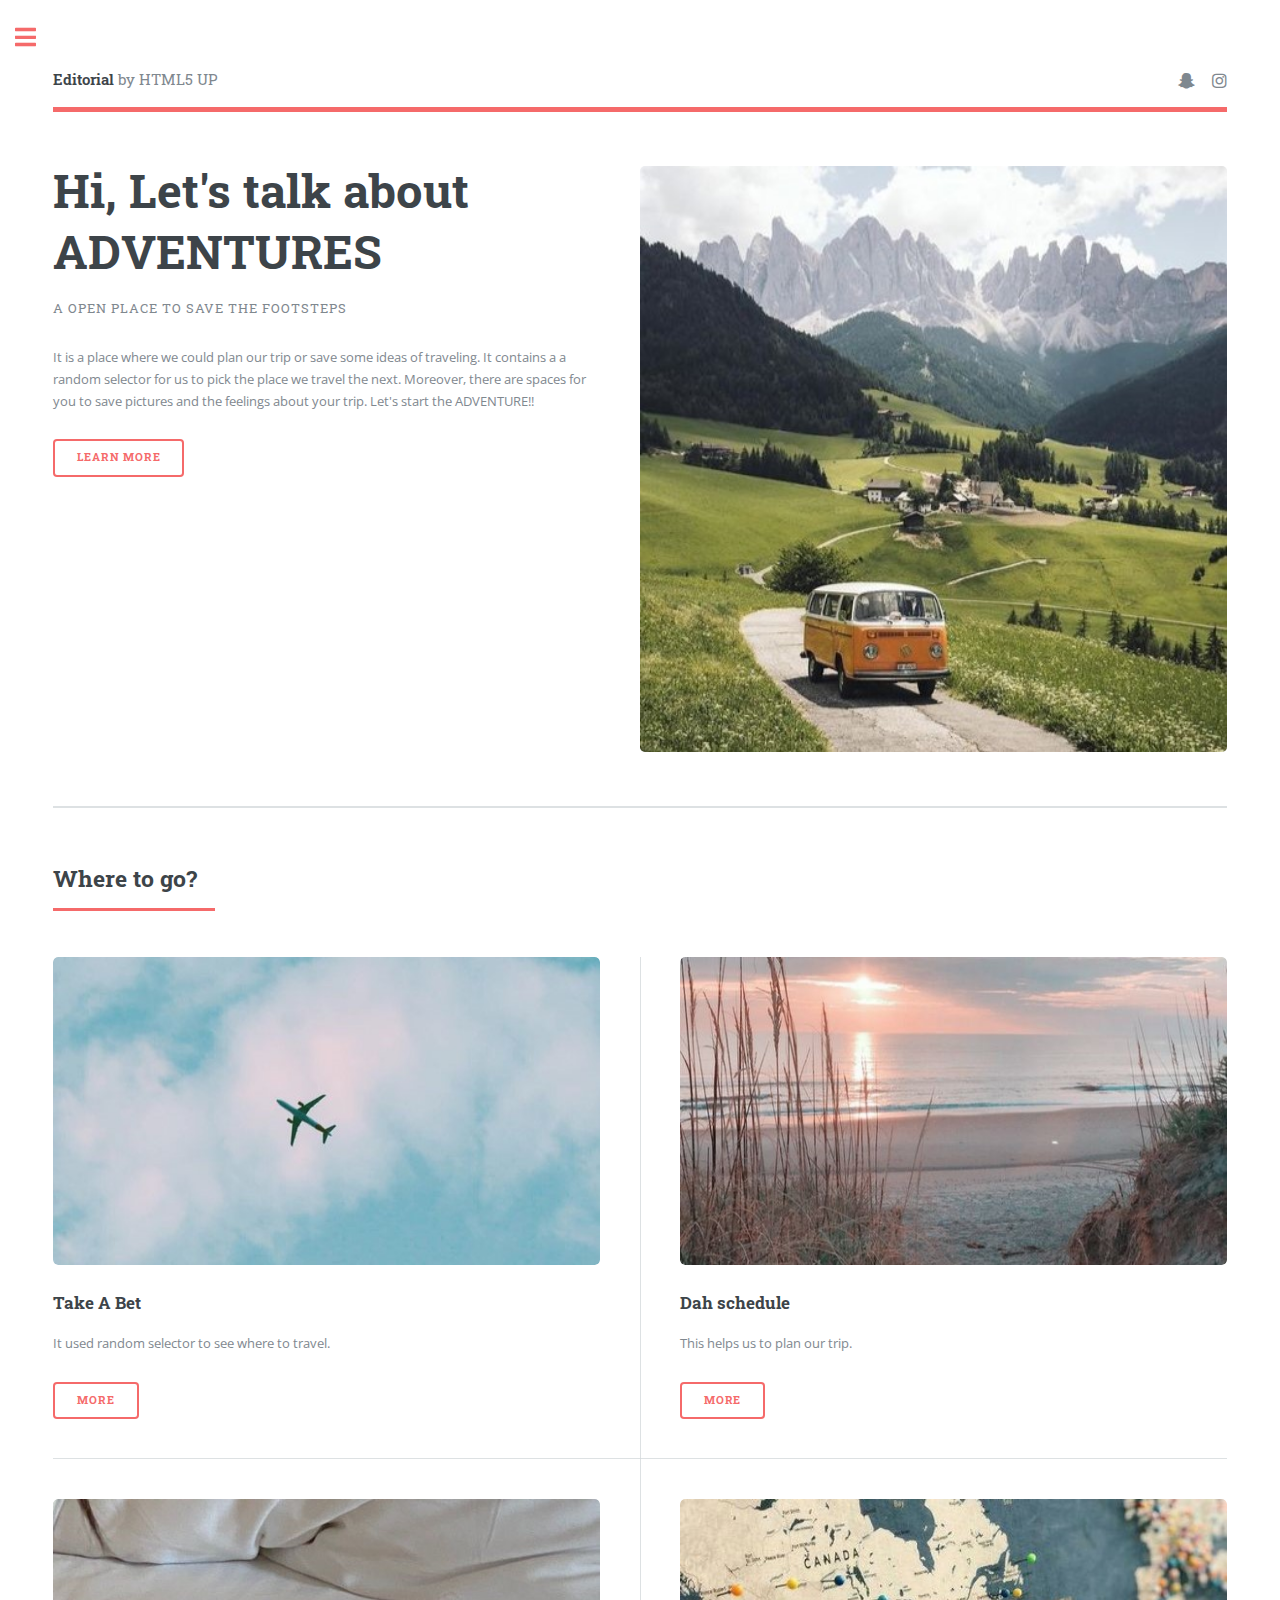
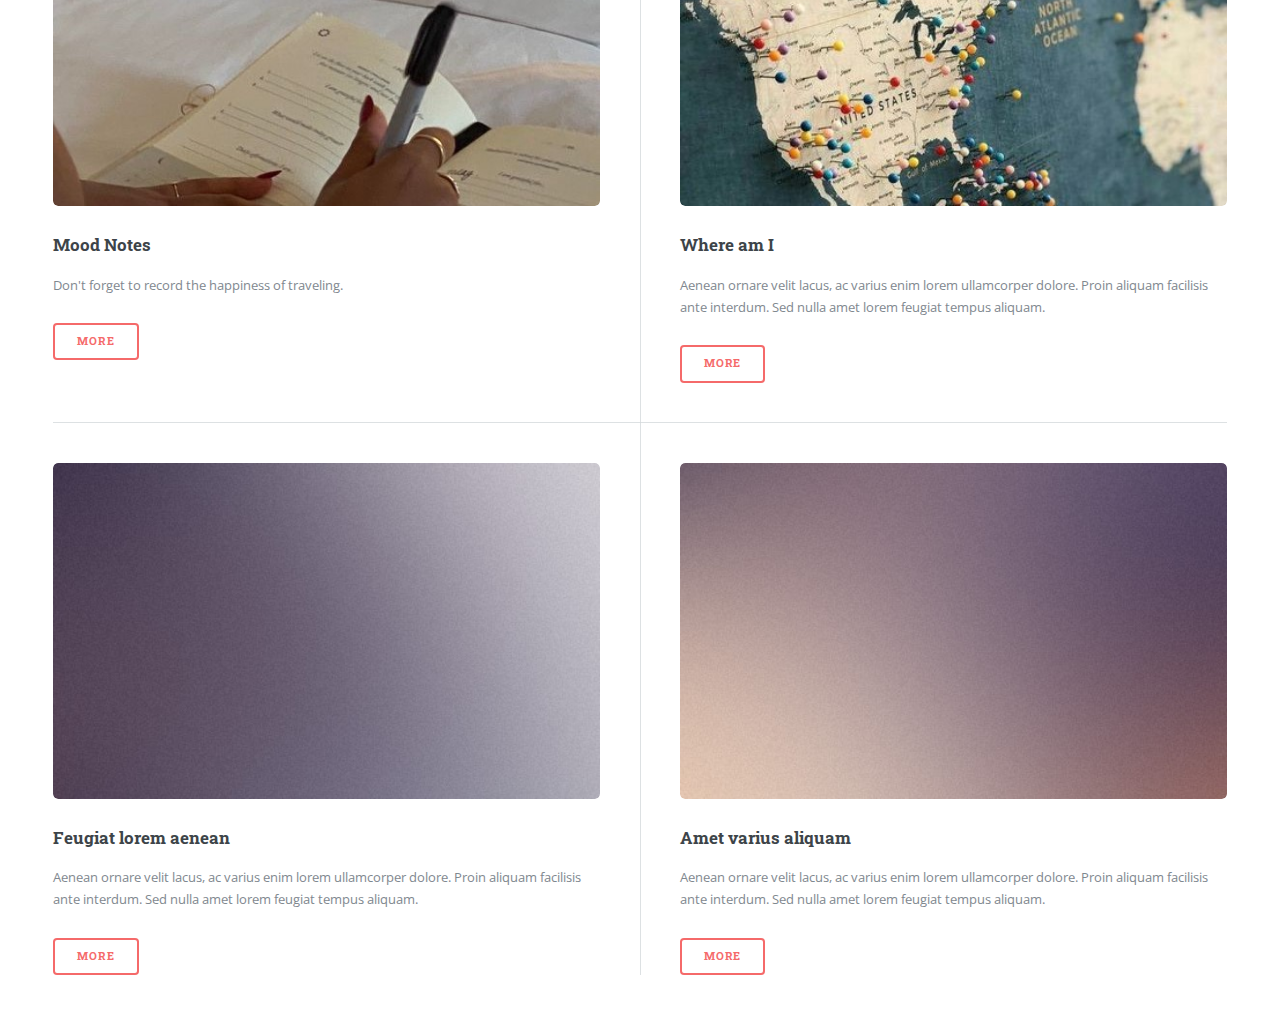
==== index.html @ 773b910f "First version" ====
<!DOCTYPE HTML>
<!--
	Editorial by HTML5 UP
	html5up.net | @ajlkn
	Free for personal and commercial use under the CCA 3.0 license (html5up.net/license)
-->
<html>

<head>
	<title>Editorial by HTML5 UP</title>
	<meta charset="utf-8" />
	<meta name="viewport" content="width=device-width, initial-scale=1, user-scalable=no" />
	<link rel="stylesheet" href="assets/css/main.css" />
</head>

<body class="is-preload">

	<!-- Wrapper -->
	<div id="wrapper">

		<!-- Main -->
		<div id="main">
			<div class="inner">

				<!-- Header -->
				<header id="header">
					<a href="index.html" class="logo"><strong>Editorial</strong> by HTML5 UP</a>
					<ul class="icons">
						<!-- <li><a href="#" class="icon brands fa-twitter"><span class="label">Twitter</span></a></li> -->
						<!-- <li><a href="#" class="icon brands fa-facebook-f"><span class="label">Facebook</span></a></li> -->
						<li><a href="https://web.snapchat.com/" class="icon brands fa-snapchat-ghost"><span
									class="label">Snapchat</span></a></li>
						<li><a href="https://www.instagram.com/" class="icon brands fa-instagram"><span
									class="label">Instagram</span></a></li>
						<!-- <li><a href="#" class="icon brands fa-medium-m"><span class="label">Medium</span></a></li> -->
					</ul>
				</header>

				<!-- Banner -->
				<section id="banner">
					<div class="content">
						<header>
							<h1>Hi, Let's talk about<br />
								ADVENTURES</h1>
							<p>A OPEN PLACE TO SAVE THE FOOTSTEPS</p>
						</header>
						<p>It is a place where we could plan our trip or save some ideas of traveling. It contains a a
							random selector for us to pick the place we travel the next. Moreover, there are spaces for
							you to save pictures and the feelings about your trip. Let's start the ADVENTURE!!</p>
						<ul class="actions">
							<li><a href="#" class="button big">Learn More</a></li>
						</ul>
					</div>
					<span class="image object">
						<img src="images/homepage.jpg" alt="" />
					</span>
				</section>

				<!-- Section -->
				<!-- <section>
									<header class="major">
										<h2>Erat lacinia</h2>
									</header>
									<div class="features">
										<article>
											<span class="icon fa-gem"></span>
											<div class="content">
												<h3>Portitor ullamcorper</h3>
												<p>Aenean ornare velit lacus, ac varius enim lorem ullamcorper dolore. Proin aliquam facilisis ante interdum. Sed nulla amet lorem feugiat tempus aliquam.</p>
											</div>
										</article>
										<article>
											<span class="icon solid fa-paper-plane"></span>
											<div class="content">
												<h3>Sapien veroeros</h3>
												<p>Aenean ornare velit lacus, ac varius enim lorem ullamcorper dolore. Proin aliquam facilisis ante interdum. Sed nulla amet lorem feugiat tempus aliquam.</p>
											</div>
										</article>
										<article>
											<span class="icon solid fa-rocket"></span>
											<div class="content">
												<h3>Quam lorem ipsum</h3>
												<p>Aenean ornare velit lacus, ac varius enim lorem ullamcorper dolore. Proin aliquam facilisis ante interdum. Sed nulla amet lorem feugiat tempus aliquam.</p>
											</div>
										</article>
										<article>
											<span class="icon solid fa-signal"></span>
											<div class="content">
												<h3>Sed magna finibus</h3>
												<p>Aenean ornare velit lacus, ac varius enim lorem ullamcorper dolore. Proin aliquam facilisis ante interdum. Sed nulla amet lorem feugiat tempus aliquam.</p>
											</div>
										</article>
									</div>
								</section> -->

				<!-- Section -->
				<section>
					<header class="major">
						<h2>Where to go?</h2>
					</header>
					<div class="posts">
						<article>
							<a target="_blank" href="random selector/index.html" class="image fit"><img
									src="images/TakeABet.jpg" alt="" /></a>
							<!-- href="lab1/index.html" class="image fit" -->
							<h3>Take A Bet</h3>
							<p>It used random selector to see where to travel.</p>
							<ul class="actions">
								<li><a target="_blank" href="random selector/index.html" class="button">More</a></li>
							</ul>
						</article>
						<article>
							<a target="_blank" href="schedule/index.html" class="image fit"><img
									src="images/schedule.jpg" alt="" /></a>
							<h3>Dah schedule</h3>
							<p>This helps us to plan our trip.</p>
							<ul class="actions">
								<li><a target="_blank" href="schedule/index.html" class="button">More</a></li>
							</ul>
						</article>
						<article>
							<a target="_blank" href="diary/index.html" class="image fit"><img src="images/journal.jpg"
									alt="" /></a>
							<h3>Mood Notes</h3>
							<p>Don't forget to record the happiness of traveling.</p>
							<ul class="actions">
								<li><a target="_blank" href="diary/index.html" class="button">More</a></li>
							</ul>
						</article>
						<article>
							<a target="_blank" href="weather/index.html" class="image fit"><img src="images/map.jpg"
									alt="" /></a>
							<h3>Where am I</h3>
							<p>Aenean ornare velit lacus, ac varius enim lorem ullamcorper dolore. Proin aliquam
								facilisis ante interdum. Sed nulla amet lorem feugiat tempus aliquam.</p>
							<ul class="actions">
								<li><a target="_blank" href="weather/index.html" class="button">More</a></li>
							</ul>
						</article>
						<article>
							<a href="#" class="image"><img src="images/pic05.jpg" alt="" /></a>
							<h3>Feugiat lorem aenean</h3>
							<p>Aenean ornare velit lacus, ac varius enim lorem ullamcorper dolore. Proin aliquam
								facilisis ante interdum. Sed nulla amet lorem feugiat tempus aliquam.</p>
							<ul class="actions">
								<li><a href="#" class="button">More</a></li>
							</ul>
						</article>
						<article>
							<a href="#" class="image"><img src="images/pic06.jpg" alt="" /></a>
							<h3>Amet varius aliquam</h3>
							<p>Aenean ornare velit lacus, ac varius enim lorem ullamcorper dolore. Proin aliquam
								facilisis ante interdum. Sed nulla amet lorem feugiat tempus aliquam.</p>
							<ul class="actions">
								<li><a href="#" class="button">More</a></li>
							</ul>
						</article>
					</div>
				</section>

			</div>
		</div>

		<!-- Sidebar -->
		<div id="sidebar">
			<div class="inner">

				<!-- Search -->
				<section id="search" class="alt">
					<form method="post" action="#">
						<input type="text" name="query" id="query" placeholder="Search" />
					</form>
				</section>

				<!-- Menu -->
				<nav id="menu">
					<header class="major">
						<h2>Menu</h2>
					</header>
					<ul>
						<li><a href="index.html">Homepage</a></li>
						<li><a href="generic.html">Generic</a></li>
						<li><a href="elements.html">Elements</a></li>
						<li>
							<span class="opener">Submenu</span>
							<ul>
								<li><a href="#">Lorem Dolor</a></li>
								<li><a href="#">Ipsum Adipiscing</a></li>
								<li><a href="#">Tempus Magna</a></li>
								<li><a href="#">Feugiat Veroeros</a></li>
							</ul>
						</li>
						<li><a href="#">Etiam Dolore</a></li>
						<li><a href="#">Adipiscing</a></li>
						<li>
							<span class="opener">Another Submenu</span>
							<ul>
								<li><a href="#">Lorem Dolor</a></li>
								<li><a href="#">Ipsum Adipiscing</a></li>
								<li><a href="#">Tempus Magna</a></li>
								<li><a href="#">Feugiat Veroeros</a></li>
							</ul>
						</li>
						<li><a href="#">Maximus Erat</a></li>
						<li><a href="#">Sapien Mauris</a></li>
						<li><a href="#">Amet Lacinia</a></li>
					</ul>
				</nav>

				<!-- Section -->
				<section>
					<header class="major">
						<h2>Ante interdum</h2>
					</header>
					<div class="mini-posts">
						<article>
							<a href="#" class="image"><img src="images/pic07.jpg" alt="" /></a>
							<p>Aenean ornare velit lacus, ac varius enim lorem ullamcorper dolore aliquam.</p>
						</article>
						<article>
							<a href="#" class="image"><img src="images/pic08.jpg" alt="" /></a>
							<p>Aenean ornare velit lacus, ac varius enim lorem ullamcorper dolore aliquam.</p>
						</article>
						<article>
							<a href="#" class="image"><img src="images/pic09.jpg" alt="" /></a>
							<p>Aenean ornare velit lacus, ac varius enim lorem ullamcorper dolore aliquam.</p>
						</article>
					</div>
					<ul class="actions">
						<li><a href="#" class="button">More</a></li>
					</ul>
				</section>

				<!-- Section -->
				<section>
					<header class="major">
						<h2>Get in touch</h2>
					</header>
					<p>Sed varius enim lorem ullamcorper dolore aliquam aenean ornare velit lacus, ac varius enim lorem
						ullamcorper dolore. Proin sed aliquam facilisis ante interdum. Sed nulla amet lorem feugiat
						tempus aliquam.</p>
					<ul class="contact">
						<li class="icon solid fa-envelope"><a href="#">information@untitled.tld</a></li>
						<li class="icon solid fa-phone">(000) 000-0000</li>
						<li class="icon solid fa-home">1234 Somewhere Road #8254<br />
							Nashville, TN 00000-0000</li>
					</ul>
				</section>

				<!-- Footer -->
				<footer id="footer">
					<p class="copyright">&copy; Untitled. All rights reserved. Demo Images: <a
							href="https://unsplash.com">Unsplash</a>. Design: <a href="https://html5up.net">HTML5
							UP</a>.</p>
				</footer>

			</div>
		</div>

	</div>

	<!-- Scripts -->
	<script src="assets/js/jquery.min.js"></script>
	<script src="assets/js/browser.min.js"></script>
	<script src="assets/js/breakpoints.min.js"></script>
	<script src="assets/js/util.js"></script>
	<script src="assets/js/main.js"></script>

</body>

</html>
---- assets/css/main.css ----
@import url(fontawesome-all.min.css);
@import url("https://fonts.googleapis.com/css?family=Open+Sans:400,600,400italic,600italic|Roboto+Slab:400,700");
/*
	Editorial by HTML5 UP
	html5up.net | @ajlkn
	Free for personal and commercial use under the CCA 3.0 license (html5up.net/license)
*/
html, body, div, span, applet, object,
iframe, h1, h2, h3, h4, h5, h6, p, blockquote,
pre, a, abbr, acronym, address, big, cite,
code, del, dfn, em, img, ins, kbd, q, s, samp,
small, strike, strong, sub, sup, tt, var, b,
u, i, center, dl, dt, dd, ol, ul, li, fieldset,
form, label, legend, table, caption, tbody,
tfoot, thead, tr, th, td, article, aside,
canvas, details, embed, figure, figcaption,
footer, header, hgroup, menu, nav, output, ruby,
section, summary, time, mark, audio, video {
  margin: 0;
  padding: 0;
  border: 0;
  font-size: 100%;
  font: inherit;
  vertical-align: baseline; }

article, aside, details, figcaption, figure,
footer, header, hgroup, menu, nav, section {
  display: block; }

body {
  line-height: 1; }

ol, ul {
  list-style: none; }

blockquote, q {
  quotes: none; }
  blockquote:before, blockquote:after, q:before, q:after {
    content: '';
    content: none; }

table {
  border-collapse: collapse;
  border-spacing: 0; }

body {
  -webkit-text-size-adjust: none; }

mark {
  background-color: transparent;
  color: inherit; }

input::-moz-focus-inner {
  border: 0;
  padding: 0; }

input, select, textarea {
  -moz-appearance: none;
  -webkit-appearance: none;
  -ms-appearance: none;
  appearance: none; }

/* Basic */
@-ms-viewport {
  width: device-width; }

body {
  -ms-overflow-style: scrollbar; }

@media screen and (max-width: 480px) {
  html, body {
    min-width: 320px; } }

html {
  box-sizing: border-box; }

*, *:before, *:after {
  box-sizing: inherit; }

body {
  background: #ffffff; }
  body.is-preload *, body.is-preload *:before, body.is-preload *:after, body.is-resizing *, body.is-resizing *:before, body.is-resizing *:after {
    -moz-animation: none !important;
    -webkit-animation: none !important;
    -ms-animation: none !important;
    animation: none !important;
    -moz-transition: none !important;
    -webkit-transition: none !important;
    -ms-transition: none !important;
    transition: none !important; }

/* Type */
body, input, select, textarea {
  color: #7f888f;
  font-family: "Open Sans", sans-serif;
  font-size: 13pt;
  font-weight: 400;
  line-height: 1.65; }
  @media screen and (max-width: 1680px) {
    body, input, select, textarea {
      font-size: 11pt; } }
  @media screen and (max-width: 1280px) {
    body, input, select, textarea {
      font-size: 10pt; } }
  @media screen and (max-width: 360px) {
    body, input, select, textarea {
      font-size: 9pt; } }

a {
  -moz-transition: color 0.2s ease-in-out, border-bottom-color 0.2s ease-in-out;
  -webkit-transition: color 0.2s ease-in-out, border-bottom-color 0.2s ease-in-out;
  -ms-transition: color 0.2s ease-in-out, border-bottom-color 0.2s ease-in-out;
  transition: color 0.2s ease-in-out, border-bottom-color 0.2s ease-in-out;
  border-bottom: dotted 1px;
  color: #f56a6a;
  text-decoration: none; }
  a:hover {
    border-bottom-color: #f56a6a;
    color: #f56a6a !important; }
    a:hover strong {
      color: inherit; }

strong, b {
  color: #3d4449;
  font-weight: 600; }

em, i {
  font-style: italic; }

p {
  margin: 0 0 2em 0; }

h1, h2, h3, h4, h5, h6 {
  color: #3d4449;
  font-family: "Roboto Slab", serif;
  font-weight: 700;
  line-height: 1.5;
  margin: 0 0 1em 0; }
  h1 a, h2 a, h3 a, h4 a, h5 a, h6 a {
    color: inherit;
    text-decoration: none;
    border-bottom: 0; }

h1 {
  font-size: 4em;
  margin: 0 0 0.5em 0;
  line-height: 1.3; }

h2 {
  font-size: 1.75em; }

h3 {
  font-size: 1.25em; }

h4 {
  font-size: 1.1em; }

h5 {
  font-size: 0.9em; }

h6 {
  font-size: 0.7em; }

@media screen and (max-width: 1680px) {
  h1 {
    font-size: 3.5em; } }

@media screen and (max-width: 980px) {
  h1 {
    font-size: 3.25em; } }

@media screen and (max-width: 736px) {
  h1 {
    font-size: 2em;
    line-height: 1.4; }
  h2 {
    font-size: 1.5em; } }

sub {
  font-size: 0.8em;
  position: relative;
  top: 0.5em; }

sup {
  font-size: 0.8em;
  position: relative;
  top: -0.5em; }

blockquote {
  border-left: solid 3px rgba(210, 215, 217, 0.75);
  font-style: italic;
  margin: 0 0 2em 0;
  padding: 0.5em 0 0.5em 2em; }

code {
  background: rgba(230, 235, 237, 0.25);
  border-radius: 0.375em;
  border: solid 1px rgba(210, 215, 217, 0.75);
  font-family: "Courier New", monospace;
  font-size: 0.9em;
  margin: 0 0.25em;
  padding: 0.25em 0.65em; }

pre {
  -webkit-overflow-scrolling: touch;
  font-family: "Courier New", monospace;
  font-size: 0.9em;
  margin: 0 0 2em 0; }
  pre code {
    display: block;
    line-height: 1.75;
    padding: 1em 1.5em;
    overflow-x: auto; }

hr {
  border: 0;
  border-bottom: solid 1px rgba(210, 215, 217, 0.75);
  margin: 2em 0; }
  hr.major {
    margin: 3em 0; }

.align-left {
  text-align: left; }

.align-center {
  text-align: center; }

.align-right {
  text-align: right; }

/* Row */
.row {
  display: flex;
  flex-wrap: wrap;
  box-sizing: border-box;
  align-items: stretch; }
  .row > * {
    box-sizing: border-box; }
  .row.gtr-uniform > * > :last-child {
    margin-bottom: 0; }
  .row.aln-left {
    justify-content: flex-start; }
  .row.aln-center {
    justify-content: center; }
  .row.aln-right {
    justify-content: flex-end; }
  .row.aln-top {
    align-items: flex-start; }
  .row.aln-middle {
    align-items: center; }
  .row.aln-bottom {
    align-items: flex-end; }
  .row > .imp {
    order: -1; }
  .row > .col-1 {
    width: 8.33333%; }
  .row > .off-1 {
    margin-left: 8.33333%; }
  .row > .col-2 {
    width: 16.66667%; }
  .row > .off-2 {
    margin-left: 16.66667%; }
  .row > .col-3 {
    width: 25%; }
  .row > .off-3 {
    margin-left: 25%; }
  .row > .col-4 {
    width: 33.33333%; }
  .row > .off-4 {
    margin-left: 33.33333%; }
  .row > .col-5 {
    width: 41.66667%; }
  .row > .off-5 {
    margin-left: 41.66667%; }
  .row > .col-6 {
    width: 50%; }
  .row > .off-6 {
    margin-left: 50%; }
  .row > .col-7 {
    width: 58.33333%; }
  .row > .off-7 {
    margin-left: 58.33333%; }
  .row > .col-8 {
    width: 66.66667%; }
  .row > .off-8 {
    margin-left: 66.66667%; }
  .row > .col-9 {
    width: 75%; }
  .row > .off-9 {
    margin-left: 75%; }
  .row > .col-10 {
    width: 83.33333%; }
  .row > .off-10 {
    margin-left: 83.33333%; }
  .row > .col-11 {
    width: 91.66667%; }
  .row > .off-11 {
    margin-left: 91.66667%; }
  .row > .col-12 {
    width: 100%; }
  .row > .off-12 {
    margin-left: 100%; }
  .row.gtr-0 {
    margin-top: 0;
    margin-left: 0em; }
    .row.gtr-0 > * {
      padding: 0 0 0 0em; }
    .row.gtr-0.gtr-uniform {
      margin-top: 0em; }
      .row.gtr-0.gtr-uniform > * {
        padding-top: 0em; }
  .row.gtr-25 {
    margin-top: 0;
    margin-left: -0.375em; }
    .row.gtr-25 > * {
      padding: 0 0 0 0.375em; }
    .row.gtr-25.gtr-uniform {
      margin-top: -0.375em; }
      .row.gtr-25.gtr-uniform > * {
        padding-top: 0.375em; }
  .row.gtr-50 {
    margin-top: 0;
    margin-left: -0.75em; }
    .row.gtr-50 > * {
      padding: 0 0 0 0.75em; }
    .row.gtr-50.gtr-uniform {
      margin-top: -0.75em; }
      .row.gtr-50.gtr-uniform > * {
        padding-top: 0.75em; }
  .row {
    margin-top: 0;
    margin-left: -1.5em; }
    .row > * {
      padding: 0 0 0 1.5em; }
    .row.gtr-uniform {
      margin-top: -1.5em; }
      .row.gtr-uniform > * {
        padding-top: 1.5em; }
  .row.gtr-150 {
    margin-top: 0;
    margin-left: -2.25em; }
    .row.gtr-150 > * {
      padding: 0 0 0 2.25em; }
    .row.gtr-150.gtr-uniform {
      margin-top: -2.25em; }
      .row.gtr-150.gtr-uniform > * {
        padding-top: 2.25em; }
  .row.gtr-200 {
    margin-top: 0;
    margin-left: -3em; }
    .row.gtr-200 > * {
      padding: 0 0 0 3em; }
    .row.gtr-200.gtr-uniform {
      margin-top: -3em; }
      .row.gtr-200.gtr-uniform > * {
        padding-top: 3em; }
  @media screen and (max-width: 1680px) {
    .row {
      display: flex;
      flex-wrap: wrap;
      box-sizing: border-box;
      align-items: stretch; }
      .row > * {
        box-sizing: border-box; }
      .row.gtr-uniform > * > :last-child {
        margin-bottom: 0; }
      .row.aln-left {
        justify-content: flex-start; }
      .row.aln-center {
        justify-content: center; }
      .row.aln-right {
        justify-content: flex-end; }
      .row.aln-top {
        align-items: flex-start; }
      .row.aln-middle {
        align-items: center; }
      .row.aln-bottom {
        align-items: flex-end; }
      .row > .imp-xlarge {
        order: -1; }
      .row > .col-1-xlarge {
        width: 8.33333%; }
      .row > .off-1-xlarge {
        margin-left: 8.33333%; }
      .row > .col-2-xlarge {
        width: 16.66667%; }
      .row > .off-2-xlarge {
        margin-left: 16.66667%; }
      .row > .col-3-xlarge {
        width: 25%; }
      .row > .off-3-xlarge {
        margin-left: 25%; }
      .row > .col-4-xlarge {
        width: 33.33333%; }
      .row > .off-4-xlarge {
        margin-left: 33.33333%; }
      .row > .col-5-xlarge {
        width: 41.66667%; }
      .row > .off-5-xlarge {
        margin-left: 41.66667%; }
      .row > .col-6-xlarge {
        width: 50%; }
      .row > .off-6-xlarge {
        margin-left: 50%; }
      .row > .col-7-xlarge {
        width: 58.33333%; }
      .row > .off-7-xlarge {
        margin-left: 58.33333%; }
      .row > .col-8-xlarge {
        width: 66.66667%; }
      .row > .off-8-xlarge {
        margin-left: 66.66667%; }
      .row > .col-9-xlarge {
        width: 75%; }
      .row > .off-9-xlarge {
        margin-left: 75%; }
      .row > .col-10-xlarge {
        width: 83.33333%; }
      .row > .off-10-xlarge {
        margin-left: 83.33333%; }
      .row > .col-11-xlarge {
        width: 91.66667%; }
      .row > .off-11-xlarge {
        margin-left: 91.66667%; }
      .row > .col-12-xlarge {
        width: 100%; }
      .row > .off-12-xlarge {
        margin-left: 100%; }
      .row.gtr-0 {
        margin-top: 0;
        margin-left: 0em; }
        .row.gtr-0 > * {
          padding: 0 0 0 0em; }
        .row.gtr-0.gtr-uniform {
          margin-top: 0em; }
          .row.gtr-0.gtr-uniform > * {
            padding-top: 0em; }
      .row.gtr-25 {
        margin-top: 0;
        margin-left: -0.375em; }
        .row.gtr-25 > * {
          padding: 0 0 0 0.375em; }
        .row.gtr-25.gtr-uniform {
          margin-top: -0.375em; }
          .row.gtr-25.gtr-uniform > * {
            padding-top: 0.375em; }
      .row.gtr-50 {
        margin-top: 0;
        margin-left: -0.75em; }
        .row.gtr-50 > * {
          padding: 0 0 0 0.75em; }
        .row.gtr-50.gtr-uniform {
          margin-top: -0.75em; }
          .row.gtr-50.gtr-uniform > * {
            padding-top: 0.75em; }
      .row {
        margin-top: 0;
        margin-left: -1.5em; }
        .row > * {
          padding: 0 0 0 1.5em; }
        .row.gtr-uniform {
          margin-top: -1.5em; }
          .row.gtr-uniform > * {
            padding-top: 1.5em; }
      .row.gtr-150 {
        margin-top: 0;
        margin-left: -2.25em; }
        .row.gtr-150 > * {
          padding: 0 0 0 2.25em; }
        .row.gtr-150.gtr-uniform {
          margin-top: -2.25em; }
          .row.gtr-150.gtr-uniform > * {
            padding-top: 2.25em; }
      .row.gtr-200 {
        margin-top: 0;
        margin-left: -3em; }
        .row.gtr-200 > * {
          padding: 0 0 0 3em; }
        .row.gtr-200.gtr-uniform {
          margin-top: -3em; }
          .row.gtr-200.gtr-uniform > * {
            padding-top: 3em; } }
  @media screen and (max-width: 1280px) {
    .row {
      display: flex;
      flex-wrap: wrap;
      box-sizing: border-box;
      align-items: stretch; }
      .row > * {
        box-sizing: border-box; }
      .row.gtr-uniform > * > :last-child {
        margin-bottom: 0; }
      .row.aln-left {
        justify-content: flex-start; }
      .row.aln-center {
        justify-content: center; }
      .row.aln-right {
        justify-content: flex-end; }
      .row.aln-top {
        align-items: flex-start; }
      .row.aln-middle {
        align-items: center; }
      .row.aln-bottom {
        align-items: flex-end; }
      .row > .imp-large {
        order: -1; }
      .row > .col-1-large {
        width: 8.33333%; }
      .row > .off-1-large {
        margin-left: 8.33333%; }
      .row > .col-2-large {
        width: 16.66667%; }
      .row > .off-2-large {
        margin-left: 16.66667%; }
      .row > .col-3-large {
        width: 25%; }
      .row > .off-3-large {
        margin-left: 25%; }
      .row > .col-4-large {
        width: 33.33333%; }
      .row > .off-4-large {
        margin-left: 33.33333%; }
      .row > .col-5-large {
        width: 41.66667%; }
      .row > .off-5-large {
        margin-left: 41.66667%; }
      .row > .col-6-large {
        width: 50%; }
      .row > .off-6-large {
        margin-left: 50%; }
      .row > .col-7-large {
        width: 58.33333%; }
      .row > .off-7-large {
        margin-left: 58.33333%; }
      .row > .col-8-large {
        width: 66.66667%; }
      .row > .off-8-large {
        margin-left: 66.66667%; }
      .row > .col-9-large {
        width: 75%; }
      .row > .off-9-large {
        margin-left: 75%; }
      .row > .col-10-large {
        width: 83.33333%; }
      .row > .off-10-large {
        margin-left: 83.33333%; }
      .row > .col-11-large {
        width: 91.66667%; }
      .row > .off-11-large {
        margin-left: 91.66667%; }
      .row > .col-12-large {
        width: 100%; }
      .row > .off-12-large {
        margin-left: 100%; }
      .row.gtr-0 {
        margin-top: 0;
        margin-left: 0em; }
        .row.gtr-0 > * {
          padding: 0 0 0 0em; }
        .row.gtr-0.gtr-uniform {
          margin-top: 0em; }
          .row.gtr-0.gtr-uniform > * {
            padding-top: 0em; }
      .row.gtr-25 {
        margin-top: 0;
        margin-left: -0.375em; }
        .row.gtr-25 > * {
          padding: 0 0 0 0.375em; }
        .row.gtr-25.gtr-uniform {
          margin-top: -0.375em; }
          .row.gtr-25.gtr-uniform > * {
            padding-top: 0.375em; }
      .row.gtr-50 {
        margin-top: 0;
        margin-left: -0.75em; }
        .row.gtr-50 > * {
          padding: 0 0 0 0.75em; }
        .row.gtr-50.gtr-uniform {
          margin-top: -0.75em; }
          .row.gtr-50.gtr-uniform > * {
            padding-top: 0.75em; }
      .row {
        margin-top: 0;
        margin-left: -1.5em; }
        .row > * {
          padding: 0 0 0 1.5em; }
        .row.gtr-uniform {
          margin-top: -1.5em; }
          .row.gtr-uniform > * {
            padding-top: 1.5em; }
      .row.gtr-150 {
        margin-top: 0;
        margin-left: -2.25em; }
        .row.gtr-150 > * {
          padding: 0 0 0 2.25em; }
        .row.gtr-150.gtr-uniform {
          margin-top: -2.25em; }
          .row.gtr-150.gtr-uniform > * {
            padding-top: 2.25em; }
      .row.gtr-200 {
        margin-top: 0;
        margin-left: -3em; }
        .row.gtr-200 > * {
          padding: 0 0 0 3em; }
        .row.gtr-200.gtr-uniform {
          margin-top: -3em; }
          .row.gtr-200.gtr-uniform > * {
            padding-top: 3em; } }
  @media screen and (max-width: 980px) {
    .row {
      display: flex;
      flex-wrap: wrap;
      box-sizing: border-box;
      align-items: stretch; }
      .row > * {
        box-sizing: border-box; }
      .row.gtr-uniform > * > :last-child {
        margin-bottom: 0; }
      .row.aln-left {
        justify-content: flex-start; }
      .row.aln-center {
        justify-content: center; }
      .row.aln-right {
        justify-content: flex-end; }
      .row.aln-top {
        align-items: flex-start; }
      .row.aln-middle {
        align-items: center; }
      .row.aln-bottom {
        align-items: flex-end; }
      .row > .imp-medium {
        order: -1; }
      .row > .col-1-medium {
        width: 8.33333%; }
      .row > .off-1-medium {
        margin-left: 8.33333%; }
      .row > .col-2-medium {
        width: 16.66667%; }
      .row > .off-2-medium {
        margin-left: 16.66667%; }
      .row > .col-3-medium {
        width: 25%; }
      .row > .off-3-medium {
        margin-left: 25%; }
      .row > .col-4-medium {
        width: 33.33333%; }
      .row > .off-4-medium {
        margin-left: 33.33333%; }
      .row > .col-5-medium {
        width: 41.66667%; }
      .row > .off-5-medium {
        margin-left: 41.66667%; }
      .row > .col-6-medium {
        width: 50%; }
      .row > .off-6-medium {
        margin-left: 50%; }
      .row > .col-7-medium {
        width: 58.33333%; }
      .row > .off-7-medium {
        margin-left: 58.33333%; }
      .row > .col-8-medium {
        width: 66.66667%; }
      .row > .off-8-medium {
        margin-left: 66.66667%; }
      .row > .col-9-medium {
        width: 75%; }
      .row > .off-9-medium {
        margin-left: 75%; }
      .row > .col-10-medium {
        width: 83.33333%; }
      .row > .off-10-medium {
        margin-left: 83.33333%; }
      .row > .col-11-medium {
        width: 91.66667%; }
      .row > .off-11-medium {
        margin-left: 91.66667%; }
      .row > .col-12-medium {
        width: 100%; }
      .row > .off-12-medium {
        margin-left: 100%; }
      .row.gtr-0 {
        margin-top: 0;
        margin-left: 0em; }
        .row.gtr-0 > * {
          padding: 0 0 0 0em; }
        .row.gtr-0.gtr-uniform {
          margin-top: 0em; }
          .row.gtr-0.gtr-uniform > * {
            padding-top: 0em; }
      .row.gtr-25 {
        margin-top: 0;
        margin-left: -0.375em; }
        .row.gtr-25 > * {
          padding: 0 0 0 0.375em; }
        .row.gtr-25.gtr-uniform {
          margin-top: -0.375em; }
          .row.gtr-25.gtr-uniform > * {
            padding-top: 0.375em; }
      .row.gtr-50 {
        margin-top: 0;
        margin-left: -0.75em; }
        .row.gtr-50 > * {
          padding: 0 0 0 0.75em; }
        .row.gtr-50.gtr-uniform {
          margin-top: -0.75em; }
          .row.gtr-50.gtr-uniform > * {
            padding-top: 0.75em; }
      .row {
        margin-top: 0;
        margin-left: -1.5em; }
        .row > * {
          padding: 0 0 0 1.5em; }
        .row.gtr-uniform {
          margin-top: -1.5em; }
          .row.gtr-uniform > * {
            padding-top: 1.5em; }
      .row.gtr-150 {
        margin-top: 0;
        margin-left: -2.25em; }
        .row.gtr-150 > * {
          padding: 0 0 0 2.25em; }
        .row.gtr-150.gtr-uniform {
          margin-top: -2.25em; }
          .row.gtr-150.gtr-uniform > * {
            padding-top: 2.25em; }
      .row.gtr-200 {
        margin-top: 0;
        margin-left: -3em; }
        .row.gtr-200 > * {
          padding: 0 0 0 3em; }
        .row.gtr-200.gtr-uniform {
          margin-top: -3em; }
          .row.gtr-200.gtr-uniform > * {
            padding-top: 3em; } }
  @media screen and (max-width: 736px) {
    .row {
      display: flex;
      flex-wrap: wrap;
      box-sizing: border-box;
      align-items: stretch; }
      .row > * {
        box-sizing: border-box; }
      .row.gtr-uniform > * > :last-child {
        margin-bottom: 0; }
      .row.aln-left {
        justify-content: flex-start; }
      .row.aln-center {
        justify-content: center; }
      .row.aln-right {
        justify-content: flex-end; }
      .row.aln-top {
        align-items: flex-start; }
      .row.aln-middle {
        align-items: center; }
      .row.aln-bottom {
        align-items: flex-end; }
      .row > .imp-small {
        order: -1; }
      .row > .col-1-small {
        width: 8.33333%; }
      .row > .off-1-small {
        margin-left: 8.33333%; }
      .row > .col-2-small {
        width: 16.66667%; }
      .row > .off-2-small {
        margin-left: 16.66667%; }
      .row > .col-3-small {
        width: 25%; }
      .row > .off-3-small {
        margin-left: 25%; }
      .row > .col-4-small {
        width: 33.33333%; }
      .row > .off-4-small {
        margin-left: 33.33333%; }
      .row > .col-5-small {
        width: 41.66667%; }
      .row > .off-5-small {
        margin-left: 41.66667%; }
      .row > .col-6-small {
        width: 50%; }
      .row > .off-6-small {
        margin-left: 50%; }
      .row > .col-7-small {
        width: 58.33333%; }
      .row > .off-7-small {
        margin-left: 58.33333%; }
      .row > .col-8-small {
        width: 66.66667%; }
      .row > .off-8-small {
        margin-left: 66.66667%; }
      .row > .col-9-small {
        width: 75%; }
      .row > .off-9-small {
        margin-left: 75%; }
      .row > .col-10-small {
        width: 83.33333%; }
      .row > .off-10-small {
        margin-left: 83.33333%; }
      .row > .col-11-small {
        width: 91.66667%; }
      .row > .off-11-small {
        margin-left: 91.66667%; }
      .row > .col-12-small {
        width: 100%; }
      .row > .off-12-small {
        margin-left: 100%; }
      .row.gtr-0 {
        margin-top: 0;
        margin-left: 0em; }
        .row.gtr-0 > * {
          padding: 0 0 0 0em; }
        .row.gtr-0.gtr-uniform {
          margin-top: 0em; }
          .row.gtr-0.gtr-uniform > * {
            padding-top: 0em; }
      .row.gtr-25 {
        margin-top: 0;
        margin-left: -0.375em; }
        .row.gtr-25 > * {
          padding: 0 0 0 0.375em; }
        .row.gtr-25.gtr-uniform {
          margin-top: -0.375em; }
          .row.gtr-25.gtr-uniform > * {
            padding-top: 0.375em; }
      .row.gtr-50 {
        margin-top: 0;
        margin-left: -0.75em; }
        .row.gtr-50 > * {
          padding: 0 0 0 0.75em; }
        .row.gtr-50.gtr-uniform {
          margin-top: -0.75em; }
          .row.gtr-50.gtr-uniform > * {
            padding-top: 0.75em; }
      .row {
        margin-top: 0;
        margin-left: -1.5em; }
        .row > * {
          padding: 0 0 0 1.5em; }
        .row.gtr-uniform {
          margin-top: -1.5em; }
          .row.gtr-uniform > * {
            padding-top: 1.5em; }
      .row.gtr-150 {
        margin-top: 0;
        margin-left: -2.25em; }
        .row.gtr-150 > * {
          padding: 0 0 0 2.25em; }
        .row.gtr-150.gtr-uniform {
          margin-top: -2.25em; }
          .row.gtr-150.gtr-uniform > * {
            padding-top: 2.25em; }
      .row.gtr-200 {
        margin-top: 0;
        margin-left: -3em; }
        .row.gtr-200 > * {
          padding: 0 0 0 3em; }
        .row.gtr-200.gtr-uniform {
          margin-top: -3em; }
          .row.gtr-200.gtr-uniform > * {
            padding-top: 3em; } }
  @media screen and (max-width: 480px) {
    .row {
      display: flex;
      flex-wrap: wrap;
      box-sizing: border-box;
      align-items: stretch; }
      .row > * {
        box-sizing: border-box; }
      .row.gtr-uniform > * > :last-child {
        margin-bottom: 0; }
      .row.aln-left {
        justify-content: flex-start; }
      .row.aln-center {
        justify-content: center; }
      .row.aln-right {
        justify-content: flex-end; }
      .row.aln-top {
        align-items: flex-start; }
      .row.aln-middle {
        align-items: center; }
      .row.aln-bottom {
        align-items: flex-end; }
      .row > .imp-xsmall {
        order: -1; }
      .row > .col-1-xsmall {
        width: 8.33333%; }
      .row > .off-1-xsmall {
        margin-left: 8.33333%; }
      .row > .col-2-xsmall {
        width: 16.66667%; }
      .row > .off-2-xsmall {
        margin-left: 16.66667%; }
      .row > .col-3-xsmall {
        width: 25%; }
      .row > .off-3-xsmall {
        margin-left: 25%; }
      .row > .col-4-xsmall {
        width: 33.33333%; }
      .row > .off-4-xsmall {
        margin-left: 33.33333%; }
      .row > .col-5-xsmall {
        width: 41.66667%; }
      .row > .off-5-xsmall {
        margin-left: 41.66667%; }
      .row > .col-6-xsmall {
        width: 50%; }
      .row > .off-6-xsmall {
        margin-left: 50%; }
      .row > .col-7-xsmall {
        width: 58.33333%; }
      .row > .off-7-xsmall {
        margin-left: 58.33333%; }
      .row > .col-8-xsmall {
        width: 66.66667%; }
      .row > .off-8-xsmall {
        margin-left: 66.66667%; }
      .row > .col-9-xsmall {
        width: 75%; }
      .row > .off-9-xsmall {
        margin-left: 75%; }
      .row > .col-10-xsmall {
        width: 83.33333%; }
      .row > .off-10-xsmall {
        margin-left: 83.33333%; }
      .row > .col-11-xsmall {
        width: 91.66667%; }
      .row > .off-11-xsmall {
        margin-left: 91.66667%; }
      .row > .col-12-xsmall {
        width: 100%; }
      .row > .off-12-xsmall {
        margin-left: 100%; }
      .row.gtr-0 {
        margin-top: 0;
        margin-left: 0em; }
        .row.gtr-0 > * {
          padding: 0 0 0 0em; }
        .row.gtr-0.gtr-uniform {
          margin-top: 0em; }
          .row.gtr-0.gtr-uniform > * {
            padding-top: 0em; }
      .row.gtr-25 {
        margin-top: 0;
        margin-left: -0.375em; }
        .row.gtr-25 > * {
          padding: 0 0 0 0.375em; }
        .row.gtr-25.gtr-uniform {
          margin-top: -0.375em; }
          .row.gtr-25.gtr-uniform > * {
            padding-top: 0.375em; }
      .row.gtr-50 {
        margin-top: 0;
        margin-left: -0.75em; }
        .row.gtr-50 > * {
          padding: 0 0 0 0.75em; }
        .row.gtr-50.gtr-uniform {
          margin-top: -0.75em; }
          .row.gtr-50.gtr-uniform > * {
            padding-top: 0.75em; }
      .row {
        margin-top: 0;
        margin-left: -1.5em; }
        .row > * {
          padding: 0 0 0 1.5em; }
        .row.gtr-uniform {
          margin-top: -1.5em; }
          .row.gtr-uniform > * {
            padding-top: 1.5em; }
      .row.gtr-150 {
        margin-top: 0;
        margin-left: -2.25em; }
        .row.gtr-150 > * {
          padding: 0 0 0 2.25em; }
        .row.gtr-150.gtr-uniform {
          margin-top: -2.25em; }
          .row.gtr-150.gtr-uniform > * {
            padding-top: 2.25em; }
      .row.gtr-200 {
        margin-top: 0;
        margin-left: -3em; }
        .row.gtr-200 > * {
          padding: 0 0 0 3em; }
        .row.gtr-200.gtr-uniform {
          margin-top: -3em; }
          .row.gtr-200.gtr-uniform > * {
            padding-top: 3em; } }

/* Section/Article */
section.special, article.special {
  text-align: center; }

header p {
  font-family: "Roboto Slab", serif;
  font-size: 1em;
  font-weight: 400;
  letter-spacing: 0.075em;
  margin-top: -0.5em;
  text-transform: uppercase; }

header.major > :last-child {
  border-bottom: solid 3px #f56a6a;
  display: inline-block;
  margin: 0 0 2em 0;
  padding: 0 0.75em 0.5em 0; }

header.main > :last-child {
  margin: 0 0 1em 0; }

/* Form */
form {
  margin: 0 0 2em 0; }

label {
  color: #3d4449;
  display: block;
  font-size: 0.9em;
  font-weight: 600;
  margin: 0 0 1em 0; }

input[type="text"],
input[type="password"],
input[type="email"],
input[type="tel"],
input[type="search"],
input[type="url"],
select,
textarea {
  -moz-appearance: none;
  -webkit-appearance: none;
  -ms-appearance: none;
  appearance: none;
  background: #ffffff;
  border-radius: 0.375em;
  border: none;
  border: solid 1px rgba(210, 215, 217, 0.75);
  color: inherit;
  display: block;
  outline: 0;
  padding: 0 1em;
  text-decoration: none;
  width: 100%; }
  input[type="text"]:invalid,
  input[type="password"]:invalid,
  input[type="email"]:invalid,
  input[type="tel"]:invalid,
  input[type="search"]:invalid,
  input[type="url"]:invalid,
  select:invalid,
  textarea:invalid {
    box-shadow: none; }
  input[type="text"]:focus,
  input[type="password"]:focus,
  input[type="email"]:focus,
  input[type="tel"]:focus,
  input[type="search"]:focus,
  input[type="url"]:focus,
  select:focus,
  textarea:focus {
    border-color: #f56a6a;
    box-shadow: 0 0 0 1px #f56a6a; }

select {
  background-image: url("data:image/svg+xml;charset=utf8,%3Csvg xmlns='http://www.w3.org/2000/svg' width='40' height='40' preserveAspectRatio='none' viewBox='0 0 40 40'%3E%3Cpath d='M9.4,12.3l10.4,10.4l10.4-10.4c0.2-0.2,0.5-0.4,0.9-0.4c0.3,0,0.6,0.1,0.9,0.4l3.3,3.3c0.2,0.2,0.4,0.5,0.4,0.9 c0,0.4-0.1,0.6-0.4,0.9L20.7,31.9c-0.2,0.2-0.5,0.4-0.9,0.4c-0.3,0-0.6-0.1-0.9-0.4L4.3,17.3c-0.2-0.2-0.4-0.5-0.4-0.9 c0-0.4,0.1-0.6,0.4-0.9l3.3-3.3c0.2-0.2,0.5-0.4,0.9-0.4S9.1,12.1,9.4,12.3z' fill='rgba(210, 215, 217, 0.75)' /%3E%3C/svg%3E");
  background-size: 1.25em;
  background-repeat: no-repeat;
  background-position: calc(100% - 1em) center;
  height: 2.75em;
  padding-right: 2.75em;
  text-overflow: ellipsis; }
  select option {
    color: #3d4449;
    background: #ffffff; }
  select:focus::-ms-value {
    background-color: transparent; }
  select::-ms-expand {
    display: none; }

input[type="text"],
input[type="password"],
input[type="email"],
input[type="tel"],
input[type="search"],
input[type="url"],
select {
  height: 2.75em; }

textarea {
  padding: 0.75em 1em; }

input[type="checkbox"],
input[type="radio"] {
  -moz-appearance: none;
  -webkit-appearance: none;
  -ms-appearance: none;
  appearance: none;
  display: block;
  float: left;
  margin-right: -2em;
  opacity: 0;
  width: 1em;
  z-index: -1; }
  input[type="checkbox"] + label,
  input[type="radio"] + label {
    text-decoration: none;
    color: #7f888f;
    cursor: pointer;
    display: inline-block;
    font-size: 1em;
    font-weight: 400;
    padding-left: 2.4em;
    padding-right: 0.75em;
    position: relative; }
    input[type="checkbox"] + label:before,
    input[type="radio"] + label:before {
      -moz-osx-font-smoothing: grayscale;
      -webkit-font-smoothing: antialiased;
      display: inline-block;
      font-style: normal;
      font-variant: normal;
      text-rendering: auto;
      line-height: 1;
      text-transform: none !important;
      font-family: 'Font Awesome 5 Free';
      font-weight: 900; }
    input[type="checkbox"] + label:before,
    input[type="radio"] + label:before {
      background: #ffffff;
      border-radius: 0.375em;
      border: solid 1px rgba(210, 215, 217, 0.75);
      content: '';
      display: inline-block;
      font-size: 0.8em;
      height: 2.0625em;
      left: 0;
      line-height: 2.0625em;
      position: absolute;
      text-align: center;
      top: 0;
      width: 2.0625em; }
  input[type="checkbox"]:checked + label:before,
  input[type="radio"]:checked + label:before {
    background: #3d4449;
    border-color: #3d4449;
    color: #ffffff;
    content: '\f00c'; }
  input[type="checkbox"]:focus + label:before,
  input[type="radio"]:focus + label:before {
    border-color: #f56a6a;
    box-shadow: 0 0 0 1px #f56a6a; }

input[type="checkbox"] + label:before {
  border-radius: 0.375em; }

input[type="radio"] + label:before {
  border-radius: 100%; }

::-webkit-input-placeholder {
  color: #9fa3a6 !important;
  opacity: 1.0; }

:-moz-placeholder {
  color: #9fa3a6 !important;
  opacity: 1.0; }

::-moz-placeholder {
  color: #9fa3a6 !important;
  opacity: 1.0; }

:-ms-input-placeholder {
  color: #9fa3a6 !important;
  opacity: 1.0; }

/* Box */
.box {
  border-radius: 0.375em;
  border: solid 1px rgba(210, 215, 217, 0.75);
  margin-bottom: 2em;
  padding: 1.5em; }
  .box > :last-child,
  .box > :last-child > :last-child,
  .box > :last-child > :last-child > :last-child {
    margin-bottom: 0; }
  .box.alt {
    border: 0;
    border-radius: 0;
    padding: 0; }

/* Icon */
.icon {
  text-decoration: none;
  border-bottom: none;
  position: relative; }
  .icon:before {
    -moz-osx-font-smoothing: grayscale;
    -webkit-font-smoothing: antialiased;
    display: inline-block;
    font-style: normal;
    font-variant: normal;
    text-rendering: auto;
    line-height: 1;
    text-transform: none !important;
    font-family: 'Font Awesome 5 Free';
    font-weight: 400; }
  .icon > .label {
    display: none; }
  .icon:before {
    line-height: inherit; }
  .icon.solid:before {
    font-weight: 900; }
  .icon.brands:before {
    font-family: 'Font Awesome 5 Brands'; }

/* Image */
.image {
  border-radius: 0.375em;
  border: 0;
  display: inline-block;
  position: relative; }
  .image img {
    border-radius: 0.375em;
    display: block; }
  .image.left, .image.right {
    max-width: 40%; }
    .image.left img, .image.right img {
      width: 100%; }
  .image.left {
    float: left;
    padding: 0 1.5em 1em 0;
    top: 0.25em; }
  .image.right {
    float: right;
    padding: 0 0 1em 1.5em;
    top: 0.25em; }
  .image.fit {
    display: block;
    margin: 0 0 2em 0;
    width: 100%; }
    .image.fit img {
      width: 100%; }
  .image.main {
    display: block;
    margin: 0 0 3em 0;
    width: 100%; }
    .image.main img {
      width: 100%; }

a.image {
  overflow: hidden; }
  a.image img {
    -moz-transition: -moz-transform 0.2s ease;
    -webkit-transition: -webkit-transform 0.2s ease;
    -ms-transition: -ms-transform 0.2s ease;
    transition: transform 0.2s ease; }
  a.image:hover img {
    -moz-transform: scale(1.075);
    -webkit-transform: scale(1.075);
    -ms-transform: scale(1.075);
    transform: scale(1.075); }

/* List */
ol {
  list-style: decimal;
  margin: 0 0 2em 0;
  padding-left: 1.25em; }
  ol li {
    padding-left: 0.25em; }

ul {
  list-style: disc;
  margin: 0 0 2em 0;
  padding-left: 1em; }
  ul li {
    padding-left: 0.5em; }
  ul.alt {
    list-style: none;
    padding-left: 0; }
    ul.alt li {
      border-top: solid 1px rgba(210, 215, 217, 0.75);
      padding: 0.5em 0; }
      ul.alt li:first-child {
        border-top: 0;
        padding-top: 0; }

dl {
  margin: 0 0 2em 0; }
  dl dt {
    display: block;
    font-weight: 600;
    margin: 0 0 1em 0; }
  dl dd {
    margin-left: 2em; }

/* Actions */
ul.actions {
  display: -moz-flex;
  display: -webkit-flex;
  display: -ms-flex;
  display: flex;
  cursor: default;
  list-style: none;
  margin-left: -1em;
  padding-left: 0; }
  ul.actions li {
    padding: 0 0 0 1em;
    vertical-align: middle; }
  ul.actions.special {
    -moz-justify-content: center;
    -webkit-justify-content: center;
    -ms-justify-content: center;
    justify-content: center;
    width: 100%;
    margin-left: 0; }
    ul.actions.special li:first-child {
      padding-left: 0; }
  ul.actions.stacked {
    -moz-flex-direction: column;
    -webkit-flex-direction: column;
    -ms-flex-direction: column;
    flex-direction: column;
    margin-left: 0; }
    ul.actions.stacked li {
      padding: 1.3em 0 0 0; }
      ul.actions.stacked li:first-child {
        padding-top: 0; }
  ul.actions.fit {
    width: calc(100% + 1em); }
    ul.actions.fit li {
      -moz-flex-grow: 1;
      -webkit-flex-grow: 1;
      -ms-flex-grow: 1;
      flex-grow: 1;
      -moz-flex-shrink: 1;
      -webkit-flex-shrink: 1;
      -ms-flex-shrink: 1;
      flex-shrink: 1;
      width: 100%; }
      ul.actions.fit li > * {
        width: 100%; }
    ul.actions.fit.stacked {
      width: 100%; }

/* Icons */
ul.icons {
  cursor: default;
  list-style: none;
  padding-left: 0; }
  ul.icons li {
    display: inline-block;
    padding: 0 1em 0 0; }
    ul.icons li:last-child {
      padding-right: 0; }
    ul.icons li .icon {
      color: inherit; }
      ul.icons li .icon:before {
        font-size: 1.25em; }

/* Contact */
ul.contact {
  list-style: none;
  padding: 0; }
  ul.contact li {
    text-decoration: none;
    border-top: solid 1px rgba(210, 215, 217, 0.75);
    margin: 1.5em 0 0 0;
    padding: 1.5em 0 0 3em;
    position: relative; }
    ul.contact li:before {
      -moz-osx-font-smoothing: grayscale;
      -webkit-font-smoothing: antialiased;
      display: inline-block;
      font-style: normal;
      font-variant: normal;
      text-rendering: auto;
      line-height: 1;
      text-transform: none !important;
      font-family: 'Font Awesome 5 Free';
      font-weight: 400; }
    ul.contact li:before {
      color: #f56a6a;
      display: inline-block;
      font-size: 1.5em;
      height: 1.125em;
      left: 0;
      line-height: 1.125em;
      position: absolute;
      text-align: center;
      top: 1em;
      width: 1.5em; }
    ul.contact li:first-child {
      border-top: 0;
      margin-top: 0;
      padding-top: 0; }
      ul.contact li:first-child:before {
        top: 0; }
    ul.contact li a {
      color: inherit; }

/* Pagination */
ul.pagination {
  cursor: default;
  list-style: none;
  padding-left: 0; }
  ul.pagination li {
    display: inline-block;
    padding-left: 0;
    vertical-align: middle; }
    ul.pagination li > .page {
      -moz-transition: background-color 0.2s ease-in-out, color 0.2s ease-in-out;
      -webkit-transition: background-color 0.2s ease-in-out, color 0.2s ease-in-out;
      -ms-transition: background-color 0.2s ease-in-out, color 0.2s ease-in-out;
      transition: background-color 0.2s ease-in-out, color 0.2s ease-in-out;
      border-bottom: 0;
      border-radius: 0.375em;
      display: inline-block;
      font-size: 0.8em;
      font-weight: 600;
      height: 2em;
      line-height: 2em;
      margin: 0 0.125em;
      min-width: 2em;
      padding: 0 0.5em;
      text-align: center; }
      ul.pagination li > .page.active {
        background-color: #f56a6a;
        color: #ffffff !important; }
        ul.pagination li > .page.active:hover {
          background-color: #f67878; }
        ul.pagination li > .page.active:active {
          background-color: #f45c5c; }
    ul.pagination li:first-child {
      padding-right: 0.75em; }
    ul.pagination li:last-child {
      padding-left: 0.75em; }
  @media screen and (max-width: 480px) {
    ul.pagination li:nth-child(n+2):nth-last-child(n+2) {
      display: none; }
    ul.pagination li:first-child {
      padding-right: 0; } }

/* Table */
.table-wrapper {
  -webkit-overflow-scrolling: touch;
  overflow-x: auto; }

table {
  margin: 0 0 2em 0;
  width: 100%; }
  table tbody tr {
    border: solid 1px rgba(210, 215, 217, 0.75);
    border-left: 0;
    border-right: 0; }
    table tbody tr:nth-child(2n + 1) {
      background-color: rgba(230, 235, 237, 0.25); }
  table td {
    padding: 0.75em 0.75em; }
  table th {
    color: #3d4449;
    font-size: 0.9em;
    font-weight: 600;
    padding: 0 0.75em 0.75em 0.75em;
    text-align: left; }
  table thead {
    border-bottom: solid 2px rgba(210, 215, 217, 0.75); }
  table tfoot {
    border-top: solid 2px rgba(210, 215, 217, 0.75); }
  table.alt {
    border-collapse: separate; }
    table.alt tbody tr td {
      border: solid 1px rgba(210, 215, 217, 0.75);
      border-left-width: 0;
      border-top-width: 0; }
      table.alt tbody tr td:first-child {
        border-left-width: 1px; }
    table.alt tbody tr:first-child td {
      border-top-width: 1px; }
    table.alt thead {
      border-bottom: 0; }
    table.alt tfoot {
      border-top: 0; }

/* Button */
input[type="submit"],
input[type="reset"],
input[type="button"],
button,
.button {
  -moz-appearance: none;
  -webkit-appearance: none;
  -ms-appearance: none;
  appearance: none;
  -moz-transition: background-color 0.2s ease-in-out, color 0.2s ease-in-out;
  -webkit-transition: background-color 0.2s ease-in-out, color 0.2s ease-in-out;
  -ms-transition: background-color 0.2s ease-in-out, color 0.2s ease-in-out;
  transition: background-color 0.2s ease-in-out, color 0.2s ease-in-out;
  background-color: transparent;
  border-radius: 0.375em;
  border: 0;
  box-shadow: inset 0 0 0 2px #f56a6a;
  color: #f56a6a !important;
  cursor: pointer;
  display: inline-block;
  font-family: "Roboto Slab", serif;
  font-size: 0.8em;
  font-weight: 700;
  height: 3.5em;
  letter-spacing: 0.075em;
  line-height: 3.5em;
  padding: 0 2.25em;
  text-align: center;
  text-decoration: none;
  text-transform: uppercase;
  white-space: nowrap; }
  input[type="submit"]:hover,
  input[type="reset"]:hover,
  input[type="button"]:hover,
  button:hover,
  .button:hover {
    background-color: rgba(245, 106, 106, 0.05); }
  input[type="submit"]:active,
  input[type="reset"]:active,
  input[type="button"]:active,
  button:active,
  .button:active {
    background-color: rgba(245, 106, 106, 0.15); }
  input[type="submit"].icon:before,
  input[type="reset"].icon:before,
  input[type="button"].icon:before,
  button.icon:before,
  .button.icon:before {
    margin-right: 0.5em; }
  input[type="submit"].fit,
  input[type="reset"].fit,
  input[type="button"].fit,
  button.fit,
  .button.fit {
    width: 100%; }
  input[type="submit"].small,
  input[type="reset"].small,
  input[type="button"].small,
  button.small,
  .button.small {
    font-size: 0.6em; }
  input[type="submit"].large,
  input[type="reset"].large,
  input[type="button"].large,
  button.large,
  .button.large {
    font-size: 1em;
    height: 3.65em;
    line-height: 3.65em; }
  input[type="submit"].primary,
  input[type="reset"].primary,
  input[type="button"].primary,
  button.primary,
  .button.primary {
    background-color: #f56a6a;
    box-shadow: none;
    color: #ffffff !important; }
    input[type="submit"].primary:hover,
    input[type="reset"].primary:hover,
    input[type="button"].primary:hover,
    button.primary:hover,
    .button.primary:hover {
      background-color: #f67878; }
    input[type="submit"].primary:active,
    input[type="reset"].primary:active,
    input[type="button"].primary:active,
    button.primary:active,
    .button.primary:active {
      background-color: #f45c5c; }
  input[type="submit"].disabled, input[type="submit"]:disabled,
  input[type="reset"].disabled,
  input[type="reset"]:disabled,
  input[type="button"].disabled,
  input[type="button"]:disabled,
  button.disabled,
  button:disabled,
  .button.disabled,
  .button:disabled {
    pointer-events: none;
    opacity: 0.25; }

/* Mini Posts */
.mini-posts article {
  border-top: solid 1px rgba(210, 215, 217, 0.75);
  margin-top: 2em;
  padding-top: 2em; }
  .mini-posts article .image {
    display: block;
    margin: 0 0 1.5em 0; }
    .mini-posts article .image img {
      display: block;
      width: 100%; }
  .mini-posts article:first-child {
    border-top: 0;
    margin-top: 0;
    padding-top: 0; }

/* Features */
.features {
  display: -moz-flex;
  display: -webkit-flex;
  display: -ms-flex;
  display: flex;
  -moz-flex-wrap: wrap;
  -webkit-flex-wrap: wrap;
  -ms-flex-wrap: wrap;
  flex-wrap: wrap;
  margin: 0 0 2em -3em;
  width: calc(100% + 3em); }
  .features article {
    -moz-align-items: center;
    -webkit-align-items: center;
    -ms-align-items: center;
    align-items: center;
    display: -moz-flex;
    display: -webkit-flex;
    display: -ms-flex;
    display: flex;
    margin: 0 0 3em 3em;
    position: relative;
    width: calc(50% - 3em); }
    .features article:nth-child(2n - 1) {
      margin-right: 1.5em; }
    .features article:nth-child(2n) {
      margin-left: 1.5em; }
    .features article:nth-last-child(1), .features article:nth-last-child(2) {
      margin-bottom: 0; }
    .features article .icon {
      -moz-flex-grow: 0;
      -webkit-flex-grow: 0;
      -ms-flex-grow: 0;
      flex-grow: 0;
      -moz-flex-shrink: 0;
      -webkit-flex-shrink: 0;
      -ms-flex-shrink: 0;
      flex-shrink: 0;
      display: block;
      height: 10em;
      line-height: 10em;
      margin: 0 2em 0 0;
      text-align: center;
      width: 10em; }
      .features article .icon:before {
        color: #f56a6a;
        font-size: 2.75rem;
        position: relative;
        top: 0.05em; }
      .features article .icon:after {
        -moz-transform: rotate(45deg);
        -webkit-transform: rotate(45deg);
        -ms-transform: rotate(45deg);
        transform: rotate(45deg);
        border-radius: 0.25rem;
        border: solid 2px rgba(210, 215, 217, 0.75);
        content: '';
        display: block;
        height: 7em;
        left: 50%;
        margin: -3.5em 0 0 -3.5em;
        position: absolute;
        top: 50%;
        width: 7em; }
    .features article .content {
      -moz-flex-grow: 1;
      -webkit-flex-grow: 1;
      -ms-flex-grow: 1;
      flex-grow: 1;
      -moz-flex-shrink: 1;
      -webkit-flex-shrink: 1;
      -ms-flex-shrink: 1;
      flex-shrink: 1;
      width: 100%; }
      .features article .content > :last-child {
        margin-bottom: 0; }
  @media screen and (max-width: 980px) {
    .features {
      margin: 0 0 2em 0;
      width: 100%; }
      .features article {
        margin: 0 0 3em 0;
        width: 100%; }
        .features article:nth-child(2n - 1) {
          margin-right: 0; }
        .features article:nth-child(2n) {
          margin-left: 0; }
        .features article:nth-last-child(1), .features article:nth-last-child(2) {
          margin-bottom: 3em; }
        .features article:last-child {
          margin-bottom: 0; }
        .features article .icon {
          height: 8em;
          line-height: 8em;
          width: 8em; }
          .features article .icon:before {
            font-size: 2.25rem; }
          .features article .icon:after {
            height: 6em;
            margin: -3em 0 0 -3em;
            width: 6em; } }
  @media screen and (max-width: 480px) {
    .features article {
      -moz-flex-direction: column;
      -webkit-flex-direction: column;
      -ms-flex-direction: column;
      flex-direction: column;
      -moz-align-items: -moz-flex-start;
      -webkit-align-items: -webkit-flex-start;
      -ms-align-items: -ms-flex-start;
      align-items: flex-start; }
      .features article .icon {
        height: 6em;
        line-height: 6em;
        margin: 0 0 1.5em 0;
        width: 6em; }
        .features article .icon:before {
          font-size: 1.5rem; }
        .features article .icon:after {
          height: 4em;
          margin: -2em 0 0 -2em;
          width: 4em; } }
  @media screen and (max-width: 480px) {
    .features article .icon:before {
      font-size: 1.25rem; } }

/* Posts */
.posts {
  display: -moz-flex;
  display: -webkit-flex;
  display: -ms-flex;
  display: flex;
  -moz-flex-wrap: wrap;
  -webkit-flex-wrap: wrap;
  -ms-flex-wrap: wrap;
  flex-wrap: wrap;
  margin: 0 0 2em -6em;
  width: calc(100% + 6em); }
  .posts article {
    -moz-flex-grow: 0;
    -webkit-flex-grow: 0;
    -ms-flex-grow: 0;
    flex-grow: 0;
    -moz-flex-shrink: 1;
    -webkit-flex-shrink: 1;
    -ms-flex-shrink: 1;
    flex-shrink: 1;
    margin: 0 0 6em 6em;
    position: relative;
    width: calc(33.33333% - 6em); }
    .posts article:before {
      background: rgba(210, 215, 217, 0.75);
      content: '';
      display: block;
      height: calc(100% + 6em);
      left: -3em;
      position: absolute;
      top: 0;
      width: 1px; }
    .posts article:after {
      background: rgba(210, 215, 217, 0.75);
      bottom: -3em;
      content: '';
      display: block;
      height: 1px;
      position: absolute;
      right: 0;
      width: calc(100% + 6em); }
    .posts article > :last-child {
      margin-bottom: 0; }
    .posts article .image {
      display: block;
      margin: 0 0 2em 0; }
      .posts article .image img {
        display: block;
        width: 100%; }
  @media screen and (min-width: 1681px) {
    .posts article:nth-child(3n + 1):before {
      display: none; }
    .posts article:nth-child(3n + 1):after {
      width: 100%; }
    .posts article:nth-last-child(1), .posts article:nth-last-child(2), .posts article:nth-last-child(3) {
      margin-bottom: 0; }
      .posts article:nth-last-child(1):before, .posts article:nth-last-child(2):before, .posts article:nth-last-child(3):before {
        height: 100%; }
      .posts article:nth-last-child(1):after, .posts article:nth-last-child(2):after, .posts article:nth-last-child(3):after {
        display: none; } }
  @media screen and (max-width: 1680px) {
    .posts article {
      width: calc(50% - 6em); }
      .posts article:nth-last-child(3) {
        margin-bottom: 6em; } }
  @media screen and (min-width: 481px) and (max-width: 1680px) {
    .posts article:nth-child(2n + 1):before {
      display: none; }
    .posts article:nth-child(2n + 1):after {
      width: 100%; }
    .posts article:nth-last-child(1), .posts article:nth-last-child(2) {
      margin-bottom: 0; }
      .posts article:nth-last-child(1):before, .posts article:nth-last-child(2):before {
        height: 100%; }
      .posts article:nth-last-child(1):after, .posts article:nth-last-child(2):after {
        display: none; } }
  @media screen and (max-width: 736px) {
    .posts {
      margin: 0 0 2em -4.5em;
      width: calc(100% + 4.5em); }
      .posts article {
        margin: 0 0 4.5em 4.5em;
        width: calc(50% - 4.5em); }
        .posts article:before {
          height: calc(100% + 4.5em);
          left: -2.25em; }
        .posts article:after {
          bottom: -2.25em;
          width: calc(100% + 4.5em); }
        .posts article:nth-last-child(3) {
          margin-bottom: 4.5em; } }
  @media screen and (max-width: 480px) {
    .posts {
      margin: 0 0 2em 0;
      width: 100%; }
      .posts article {
        margin: 0 0 4.5em 0;
        width: 100%; }
        .posts article:before {
          display: none; }
        .posts article:after {
          width: 100%; }
        .posts article:last-child {
          margin-bottom: 0; }
          .posts article:last-child:after {
            display: none; } }

/* Wrapper */
#wrapper {
  display: -moz-flex;
  display: -webkit-flex;
  display: -ms-flex;
  display: flex;
  -moz-flex-direction: row-reverse;
  -webkit-flex-direction: row-reverse;
  -ms-flex-direction: row-reverse;
  flex-direction: row-reverse;
  min-height: 100vh; }

/* Main */
#main {
  -moz-flex-grow: 1;
  -webkit-flex-grow: 1;
  -ms-flex-grow: 1;
  flex-grow: 1;
  -moz-flex-shrink: 1;
  -webkit-flex-shrink: 1;
  -ms-flex-shrink: 1;
  flex-shrink: 1;
  width: 100%; }
  #main > .inner {
    padding: 0 6em 0.1em 6em ;
    margin: 0 auto;
    max-width: 110em; }
    #main > .inner > section {
      padding: 6em 0 4em 0 ;
      border-top: solid 2px rgba(210, 215, 217, 0.75); }
      #main > .inner > section:first-of-type {
        border-top: 0 !important; }
  @media screen and (max-width: 1680px) {
    #main > .inner {
      padding: 0 5em 0.1em 5em ; }
      #main > .inner > section {
        padding: 5em 0 3em 0 ; } }
  @media screen and (max-width: 1280px) {
    #main > .inner {
      padding: 0 4em 0.1em 4em ; }
      #main > .inner > section {
        padding: 4em 0 2em 0 ; } }
  @media screen and (max-width: 736px) {
    #main > .inner {
      padding: 0 2em 0.1em 2em ; }
      #main > .inner > section {
        padding: 3em 0 1em 0 ; } }

/* Sidebar */
#search form {
  text-decoration: none;
  position: relative; }
  #search form:before {
    -moz-osx-font-smoothing: grayscale;
    -webkit-font-smoothing: antialiased;
    display: inline-block;
    font-style: normal;
    font-variant: normal;
    text-rendering: auto;
    line-height: 1;
    text-transform: none !important;
    font-family: 'Font Awesome 5 Free';
    font-weight: 900; }
  #search form:before {
    -moz-transform: scaleX(-1);
    -webkit-transform: scaleX(-1);
    -ms-transform: scaleX(-1);
    transform: scaleX(-1);
    color: #7f888f;
    content: '\f002';
    cursor: default;
    display: block;
    font-size: 1.5em;
    height: 2em;
    line-height: 2em;
    opacity: 0.325;
    position: absolute;
    right: 0;
    text-align: center;
    top: 0;
    width: 2em; }
  #search form input[type="text"] {
    padding-right: 2.75em; }

#sidebar {
  -moz-flex-grow: 0;
  -webkit-flex-grow: 0;
  -ms-flex-grow: 0;
  flex-grow: 0;
  -moz-flex-shrink: 0;
  -webkit-flex-shrink: 0;
  -ms-flex-shrink: 0;
  flex-shrink: 0;
  -moz-transition: margin-left 0.5s ease, box-shadow 0.5s ease;
  -webkit-transition: margin-left 0.5s ease, box-shadow 0.5s ease;
  -ms-transition: margin-left 0.5s ease, box-shadow 0.5s ease;
  transition: margin-left 0.5s ease, box-shadow 0.5s ease;
  background-color: #f5f6f7;
  font-size: 0.9em;
  position: relative;
  width: 26em; }
  #sidebar h2 {
    font-size: 1.38889em; }
  #sidebar > .inner {
    padding: 2.22222em 2.22222em 2.44444em 2.22222em ;
    position: relative;
    width: 26em; }
    #sidebar > .inner > * {
      border-bottom: solid 2px rgba(210, 215, 217, 0.75);
      margin: 0 0 3.5em 0;
      padding: 0 0 3.5em 0; }
      #sidebar > .inner > * > :last-child {
        margin-bottom: 0; }
      #sidebar > .inner > *:last-child {
        border-bottom: 0;
        margin-bottom: 0;
        padding-bottom: 0; }
    #sidebar > .inner > .alt {
      background-color: #eff1f2;
      border-bottom: 0;
      margin: -2.22222em 0 4.44444em -2.22222em;
      padding: 2.22222em;
      width: calc(100% + 4.44444em); }
  #sidebar .toggle {
    text-decoration: none;
    -moz-transition: left 0.5s ease;
    -webkit-transition: left 0.5s ease;
    -ms-transition: left 0.5s ease;
    transition: left 0.5s ease;
    -webkit-tap-highlight-color: rgba(255, 255, 255, 0);
    border: 0;
    display: block;
    height: 7.5em;
    left: 26em;
    line-height: 7.5em;
    outline: 0;
    overflow: hidden;
    position: absolute;
    text-align: center;
    text-indent: -15em;
    white-space: nowrap;
    top: 0;
    width: 6em;
    z-index: 10000; }
    #sidebar .toggle:before {
      -moz-osx-font-smoothing: grayscale;
      -webkit-font-smoothing: antialiased;
      display: inline-block;
      font-style: normal;
      font-variant: normal;
      text-rendering: auto;
      line-height: 1;
      text-transform: none !important;
      font-family: 'Font Awesome 5 Free';
      font-weight: 900; }
    #sidebar .toggle:before {
      content: '\f0c9';
      font-size: 2rem;
      height: inherit;
      left: 0;
      line-height: inherit;
      position: absolute;
      text-indent: 0;
      top: 0;
      width: inherit; }
  #sidebar.inactive {
    margin-left: -26em; }
  @media screen and (max-width: 1680px) {
    #sidebar {
      width: 24em; }
      #sidebar > .inner {
        padding: 1.66667em 1.66667em 1.33333em 1.66667em ;
        width: 24em; }
        #sidebar > .inner > .alt {
          margin: -1.66667em 0 3.33333em -1.66667em;
          padding: 1.66667em;
          width: calc(100% + 3.33333em); }
      #sidebar .toggle {
        height: 6.25em;
        left: 24em;
        line-height: 6.25em;
        text-indent: 5em;
        width: 5em; }
        #sidebar .toggle:before {
          font-size: 1.5rem; }
      #sidebar.inactive {
        margin-left: -24em; } }
  @media screen and (max-width: 1280px) {
    #sidebar {
      box-shadow: 0 0 5em 0 rgba(0, 0, 0, 0.175);
      height: 100%;
      left: 0;
      position: fixed;
      top: 0;
      z-index: 10000; }
      #sidebar.inactive {
        box-shadow: none; }
      #sidebar > .inner {
        -webkit-overflow-scrolling: touch;
        height: 100%;
        left: 0;
        overflow-x: hidden;
        overflow-y: auto;
        position: absolute;
        top: 0; }
        #sidebar > .inner:after {
          content: '';
          display: block;
          height: 4em;
          width: 100%; }
      #sidebar .toggle {
        text-indent: 6em;
        width: 6em; }
        #sidebar .toggle:before {
          font-size: 1.5rem;
          margin-left: -0.4375em; }
      body.is-preload #sidebar {
        display: none; } }
  @media screen and (max-width: 736px) {
    #sidebar .toggle {
      text-indent: 7.25em;
      width: 7.25em; }
      #sidebar .toggle:before {
        color: #7f888f;
        margin-left: -0.0625em;
        margin-top: -0.25em;
        font-size: 1.1rem;
        z-index: 1; }
      #sidebar .toggle:after {
        background: rgba(222, 225, 226, 0.75);
        border-radius: 0.375em;
        content: '';
        height: 3.5em;
        left: 1em;
        position: absolute;
        top: 1em;
        width: 5em; } }

/* Header */
#header {
  display: -moz-flex;
  display: -webkit-flex;
  display: -ms-flex;
  display: flex;
  border-bottom: solid 5px #f56a6a;
  padding: 6em 0 1em 0;
  position: relative; }
  #header > * {
    -moz-flex: 1;
    -webkit-flex: 1;
    -ms-flex: 1;
    flex: 1;
    margin-bottom: 0; }
  #header .logo {
    border-bottom: 0;
    color: inherit;
    font-family: "Roboto Slab", serif;
    font-size: 1.125em; }
  #header .icons {
    text-align: right; }
  @media screen and (max-width: 1680px) {
    #header {
      padding-top: 5em; } }
  @media screen and (max-width: 736px) {
    #header {
      padding-top: 6.5em; }
      #header .logo {
        font-size: 1.25em;
        margin: 0; }
      #header .icons {
        height: 5em;
        line-height: 5em;
        position: absolute;
        right: -0.5em;
        top: 0; } }

/* Banner */
#banner {
  padding: 6em 0 4em 0 ;
  display: -moz-flex;
  display: -webkit-flex;
  display: -ms-flex;
  display: flex; }
  #banner h1 {
    margin-top: -0.125em; }
  #banner .content {
    -moz-flex-grow: 1;
    -webkit-flex-grow: 1;
    -ms-flex-grow: 1;
    flex-grow: 1;
    -moz-flex-shrink: 1;
    -webkit-flex-shrink: 1;
    -ms-flex-shrink: 1;
    flex-shrink: 1;
    width: 50%; }
  #banner .image {
    -moz-flex-grow: 0;
    -webkit-flex-grow: 0;
    -ms-flex-grow: 0;
    flex-grow: 0;
    -moz-flex-shrink: 0;
    -webkit-flex-shrink: 0;
    -ms-flex-shrink: 0;
    flex-shrink: 0;
    display: block;
    margin: 0 0 2em 4em;
    width: 50%; }
    #banner .image img {
      height: 100%;
      -moz-object-fit: cover;
      -webkit-object-fit: cover;
      -ms-object-fit: cover;
      object-fit: cover;
      -moz-object-position: center;
      -webkit-object-position: center;
      -ms-object-position: center;
      object-position: center;
      width: 100%; }
  @media screen and (orientation: portrait) {
    #banner {
      -moz-flex-direction: column-reverse;
      -webkit-flex-direction: column-reverse;
      -ms-flex-direction: column-reverse;
      flex-direction: column-reverse; }
      #banner h1 br {
        display: none; }
      #banner .content {
        -moz-flex-grow: 0;
        -webkit-flex-grow: 0;
        -ms-flex-grow: 0;
        flex-grow: 0;
        -moz-flex-shrink: 0;
        -webkit-flex-shrink: 0;
        -ms-flex-shrink: 0;
        flex-shrink: 0;
        width: 100%; }
      #banner .image {
        -moz-flex-grow: 0;
        -webkit-flex-grow: 0;
        -ms-flex-grow: 0;
        flex-grow: 0;
        -moz-flex-shrink: 0;
        -webkit-flex-shrink: 0;
        -ms-flex-shrink: 0;
        flex-shrink: 0;
        margin: 0 0 4em 0;
        height: 25em;
        max-height: 50vh;
        min-height: 18em;
        width: 100%; } }
  @media screen and (orientation: portrait) and (max-width: 480px) {
    #banner .image {
      max-height: 35vh; } }

/* Footer */
#footer .copyright {
  color: #9fa3a6;
  font-size: 0.9em; }
  #footer .copyright a {
    color: inherit; }

/* Menu */
#menu ul {
  -moz-user-select: none;
  -webkit-user-select: none;
  -ms-user-select: none;
  user-select: none;
  color: #3d4449;
  font-family: "Roboto Slab", serif;
  font-weight: 400;
  letter-spacing: 0.075em;
  list-style: none;
  margin-bottom: 0;
  padding: 0;
  text-transform: uppercase; }
  #menu ul a, #menu ul span {
    border-bottom: 0;
    color: inherit;
    cursor: pointer;
    display: block;
    font-size: 0.9em;
    padding: 0.625em 0; }
    #menu ul a:hover, #menu ul span:hover {
      color: #f56a6a; }
    #menu ul a.opener, #menu ul span.opener {
      -moz-transition: color 0.2s ease-in-out;
      -webkit-transition: color 0.2s ease-in-out;
      -ms-transition: color 0.2s ease-in-out;
      transition: color 0.2s ease-in-out;
      text-decoration: none;
      -webkit-tap-highlight-color: rgba(255, 255, 255, 0);
      position: relative; }
      #menu ul a.opener:before, #menu ul span.opener:before {
        -moz-osx-font-smoothing: grayscale;
        -webkit-font-smoothing: antialiased;
        display: inline-block;
        font-style: normal;
        font-variant: normal;
        text-rendering: auto;
        line-height: 1;
        text-transform: none !important;
        font-family: 'Font Awesome 5 Free';
        font-weight: 900; }
      #menu ul a.opener:before, #menu ul span.opener:before {
        -moz-transition: color 0.2s ease-in-out, -moz-transform 0.2s ease-in-out;
        -webkit-transition: color 0.2s ease-in-out, -webkit-transform 0.2s ease-in-out;
        -ms-transition: color 0.2s ease-in-out, -ms-transform 0.2s ease-in-out;
        transition: color 0.2s ease-in-out, transform 0.2s ease-in-out;
        color: #9fa3a6;
        content: '\f078';
        position: absolute;
        right: 0; }
      #menu ul a.opener:hover:before, #menu ul span.opener:hover:before {
        color: #f56a6a; }
      #menu ul a.opener.active + ul, #menu ul span.opener.active + ul {
        display: block; }
      #menu ul a.opener.active:before, #menu ul span.opener.active:before {
        -moz-transform: rotate(-180deg);
        -webkit-transform: rotate(-180deg);
        -ms-transform: rotate(-180deg);
        transform: rotate(-180deg); }

#menu > ul > li {
  border-top: solid 1px rgba(210, 215, 217, 0.75);
  margin: 0.5em 0 0 0;
  padding: 0.5em 0 0 0; }
  #menu > ul > li > ul {
    color: #9fa3a6;
    display: none;
    margin: 0.5em 0 1.5em 0;
    padding-left: 1em; }
    #menu > ul > li > ul a, #menu > ul > li > ul span {
      font-size: 0.8em; }
    #menu > ul > li > ul > li {
      margin: 0.125em 0 0 0;
      padding: 0.125em 0 0 0; }
  #menu > ul > li:first-child {
    border-top: 0;
    margin-top: 0;
    padding-top: 0; }
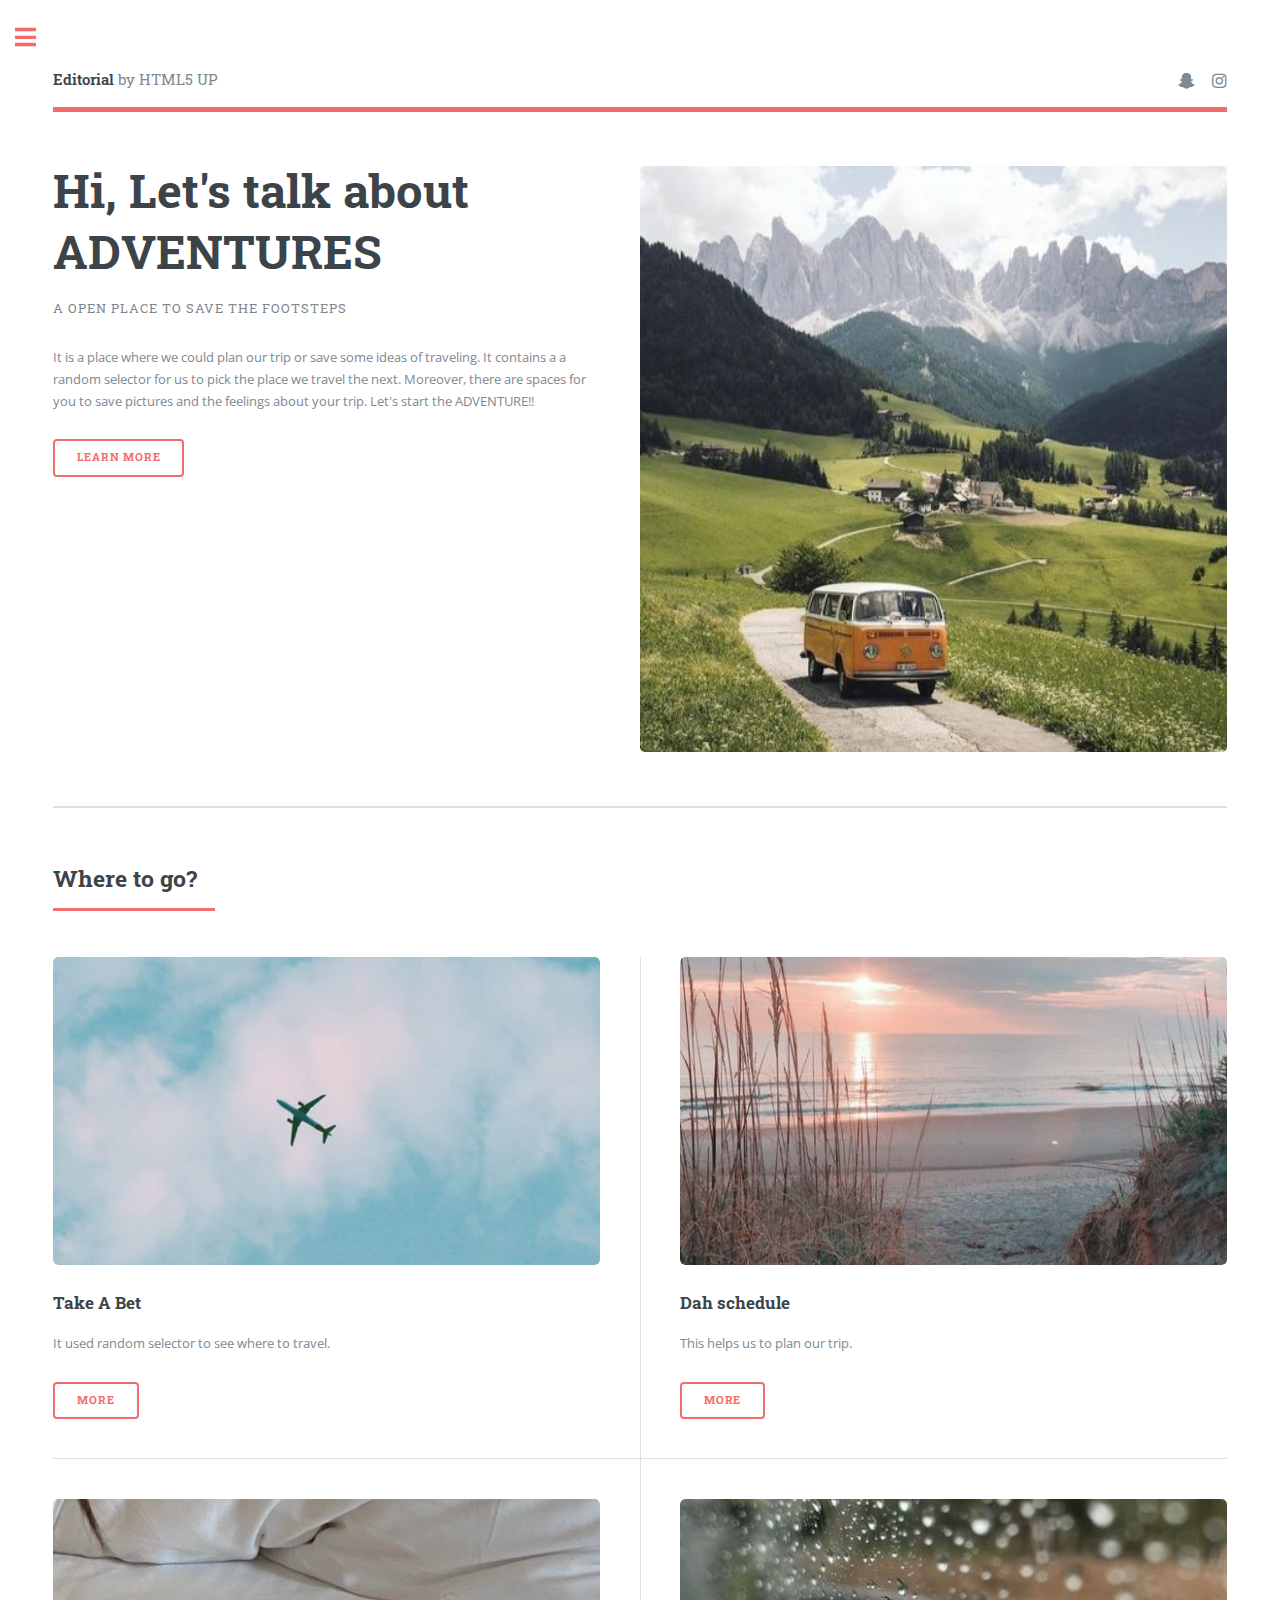
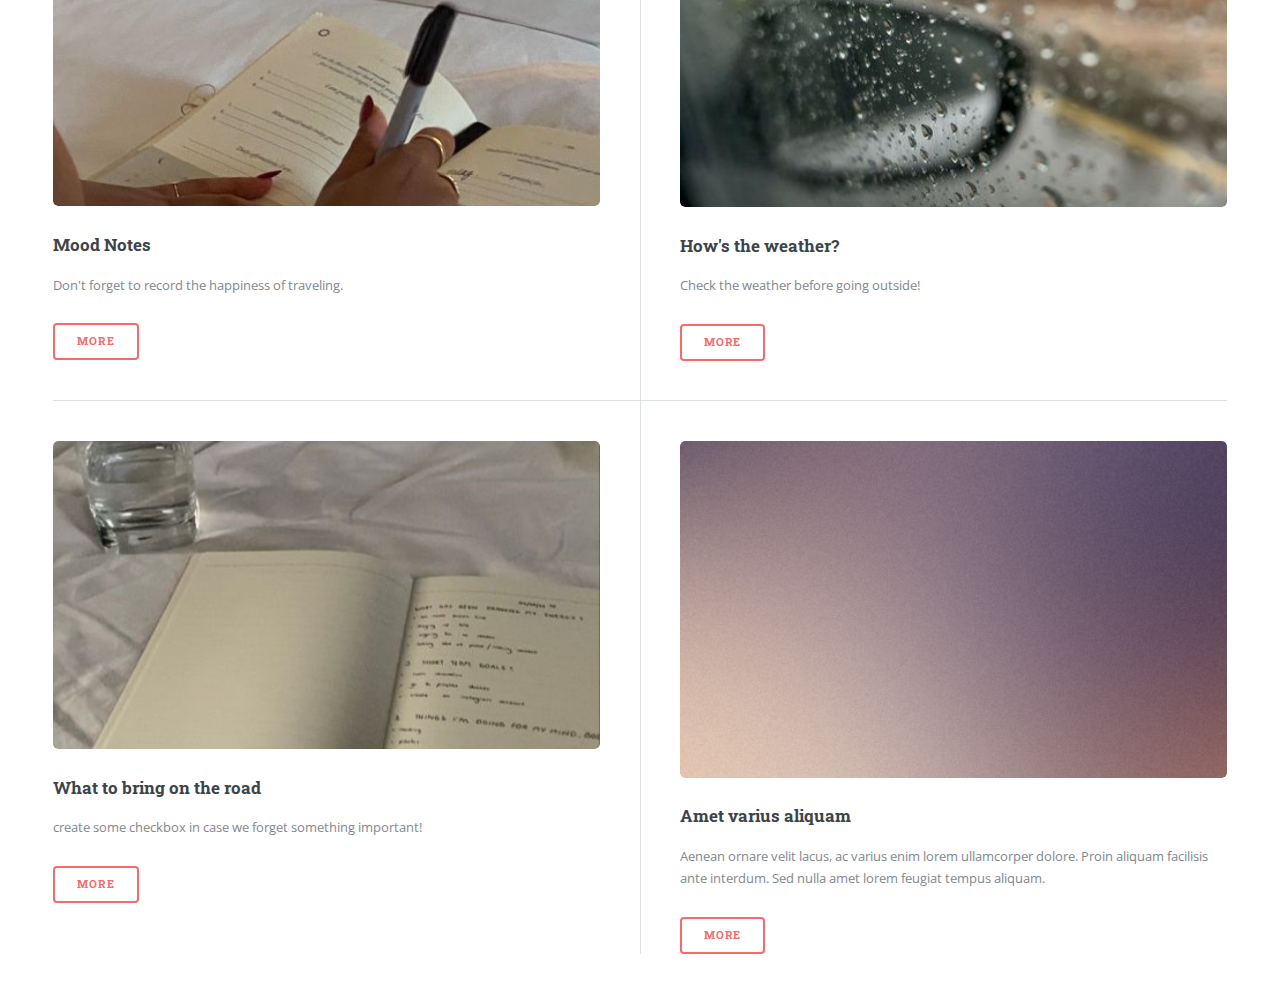
==== commit af057f73: "second commit" ====
--- a/index.html
+++ b/index.html
@@ -128,22 +128,20 @@
 							</ul>
 						</article>
 						<article>
-							<a target="_blank" href="weather/index.html" class="image fit"><img src="images/map.jpg"
+							<a target="_blank" href="weather/index.html" class="image fit"><img src="images/rainy.jpg"
 									alt="" /></a>
-							<h3>Where am I</h3>
-							<p>Aenean ornare velit lacus, ac varius enim lorem ullamcorper dolore. Proin aliquam
-								facilisis ante interdum. Sed nulla amet lorem feugiat tempus aliquam.</p>
+							<h3>How's the weather?</h3>
+							<p>Check the weather before going outside!</p>
 							<ul class="actions">
 								<li><a target="_blank" href="weather/index.html" class="button">More</a></li>
 							</ul>
 						</article>
 						<article>
-							<a href="#" class="image"><img src="images/pic05.jpg" alt="" /></a>
-							<h3>Feugiat lorem aenean</h3>
-							<p>Aenean ornare velit lacus, ac varius enim lorem ullamcorper dolore. Proin aliquam
-								facilisis ante interdum. Sed nulla amet lorem feugiat tempus aliquam.</p>
-							<ul class="actions">
-								<li><a href="#" class="button">More</a></li>
+							<a target="_blank" href="ToDoList/index.html" class="image fit"><img src="images/check.jpg" alt="" /></a>
+							<h3>What to bring on the road</h3>
+							<p>create some checkbox in case we forget something important!</p>
+							<ul class="actions">
+								<li><a target="_blank" href="ToDoList/index.html" class="button">More</a></li>
 							</ul>
 						</article>
 						<article>
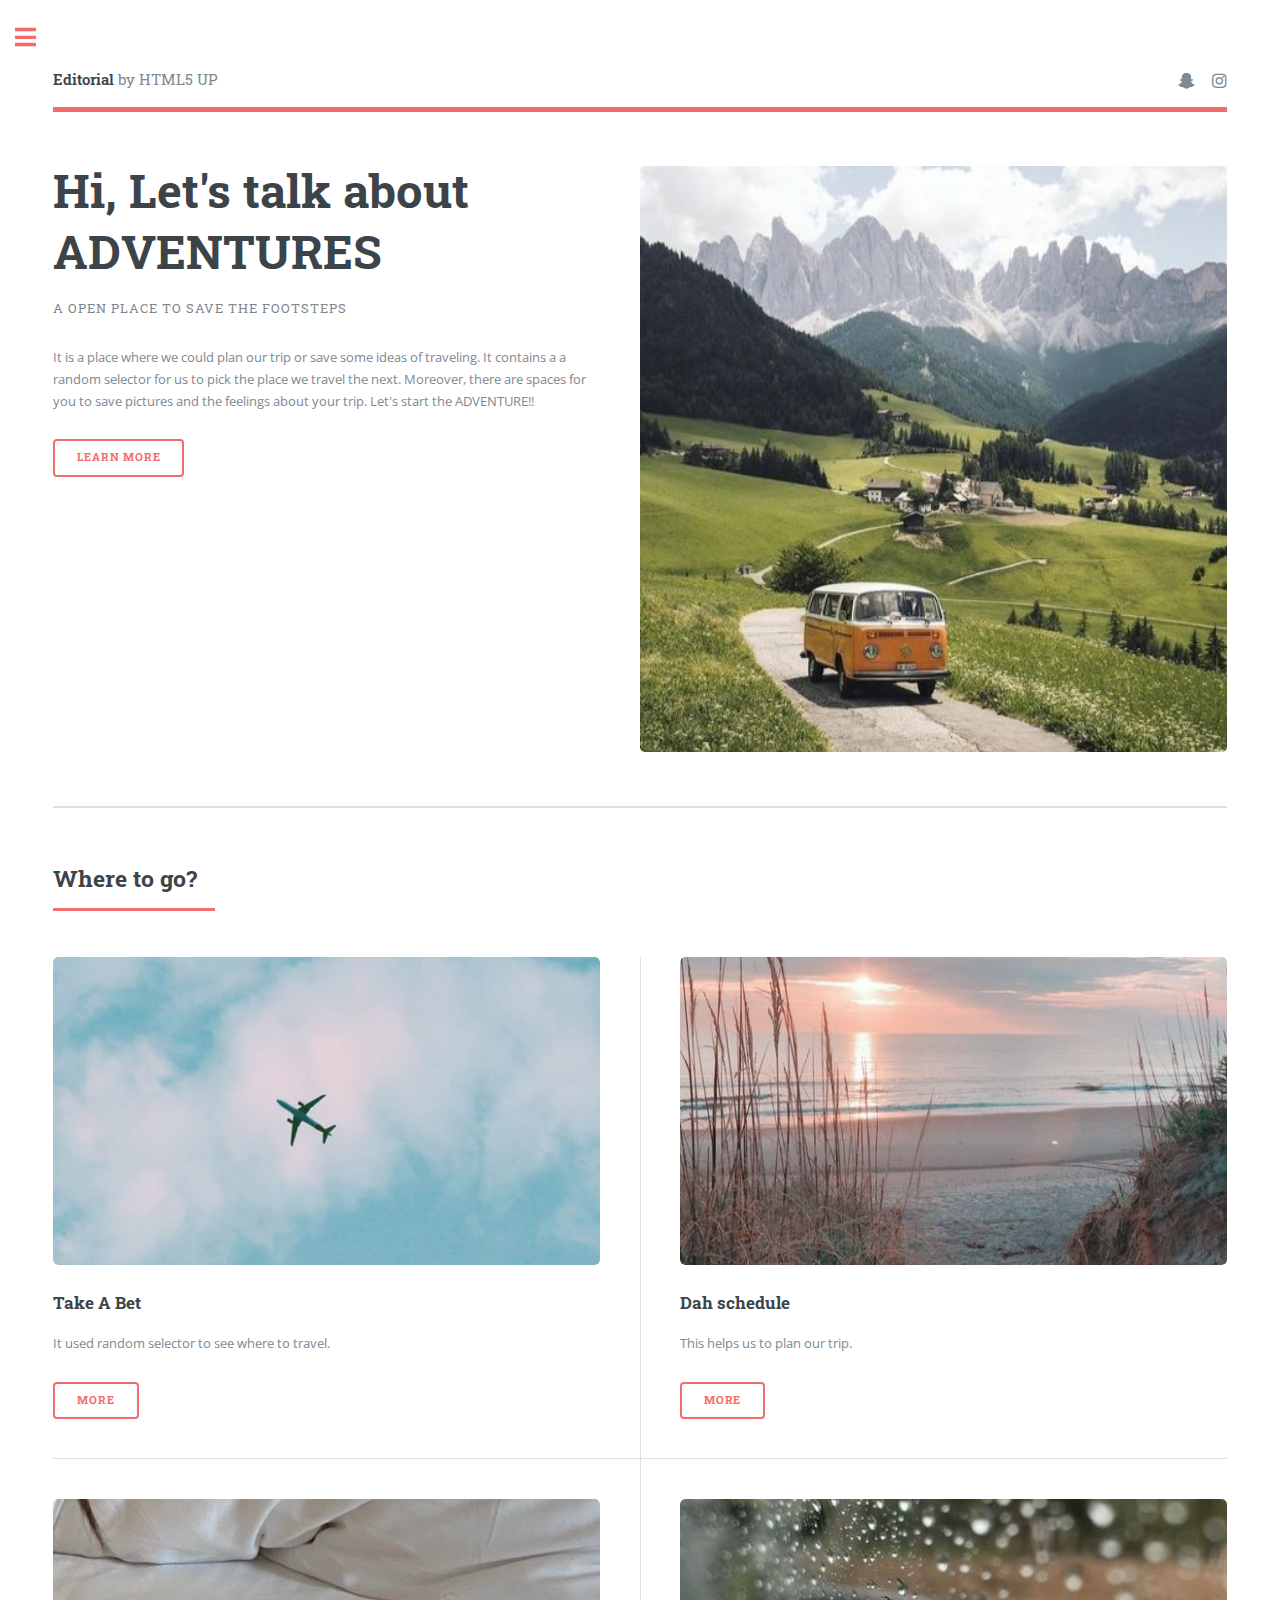
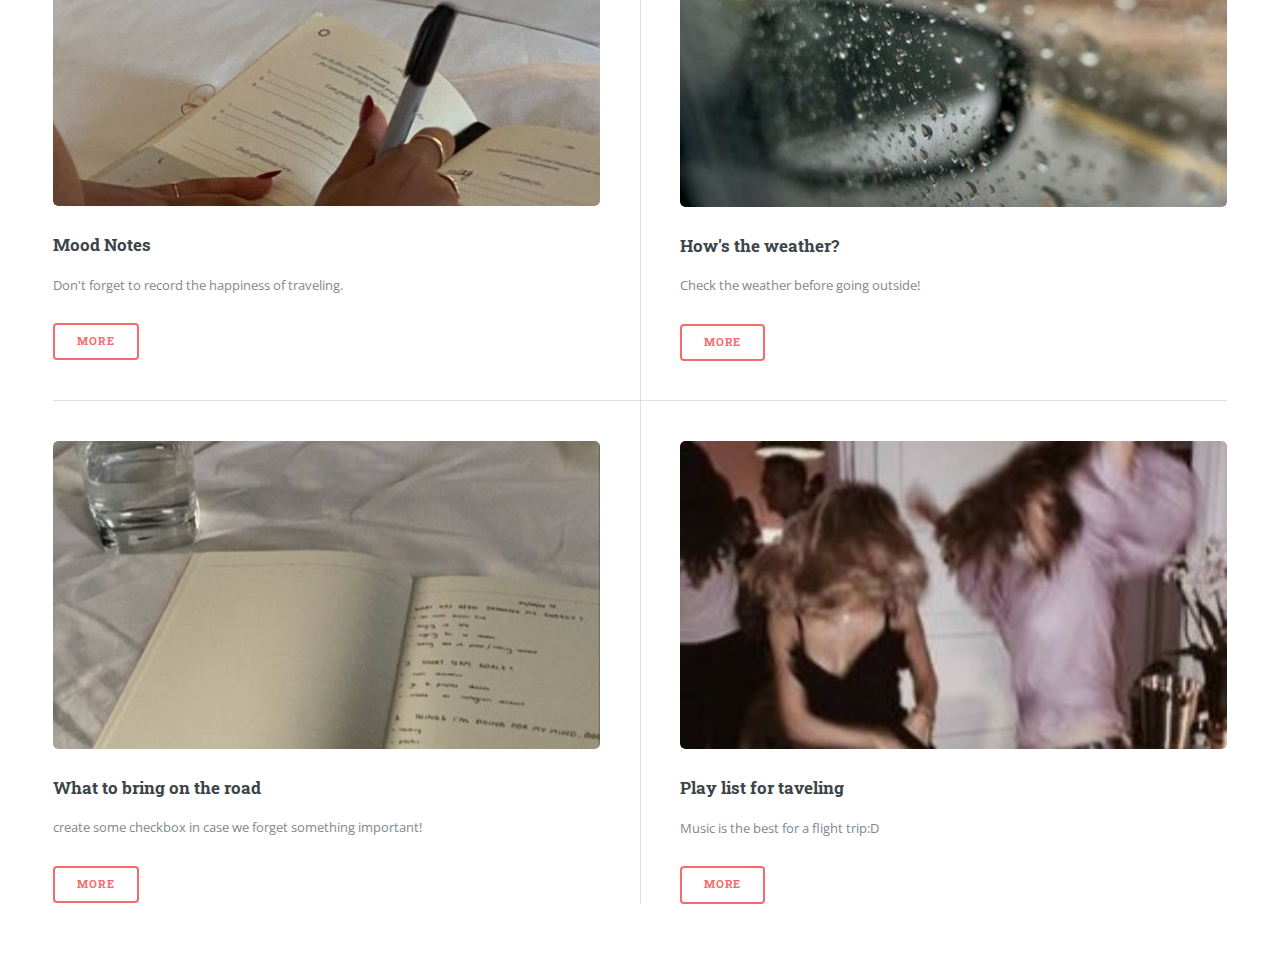
==== commit bb2a8d0f: "update jun.6" ====
--- a/index.html
+++ b/index.html
@@ -137,7 +137,8 @@
 							</ul>
 						</article>
 						<article>
-							<a target="_blank" href="ToDoList/index.html" class="image fit"><img src="images/check.jpg" alt="" /></a>
+							<a target="_blank" href="ToDoList/index.html" class="image fit"><img src="images/check.jpg"
+									alt="" /></a>
 							<h3>What to bring on the road</h3>
 							<p>create some checkbox in case we forget something important!</p>
 							<ul class="actions">
@@ -145,12 +146,12 @@
 							</ul>
 						</article>
 						<article>
-							<a href="#" class="image"><img src="images/pic06.jpg" alt="" /></a>
-							<h3>Amet varius aliquam</h3>
-							<p>Aenean ornare velit lacus, ac varius enim lorem ullamcorper dolore. Proin aliquam
-								facilisis ante interdum. Sed nulla amet lorem feugiat tempus aliquam.</p>
-							<ul class="actions">
-								<li><a href="#" class="button">More</a></li>
+							<a target="_blank" href="songs/index.html" class="image fit"><img src="images/song.jpg"
+									alt="" /></a>
+							<h3>Play list for taveling</h3>
+							<p>Music is the best for a flight trip:D</p>
+							<ul class="actions">
+								<li><a target="_blank" href="songs/index.html" class="button">More</a></li>
 							</ul>
 						</article>
 					</div>
